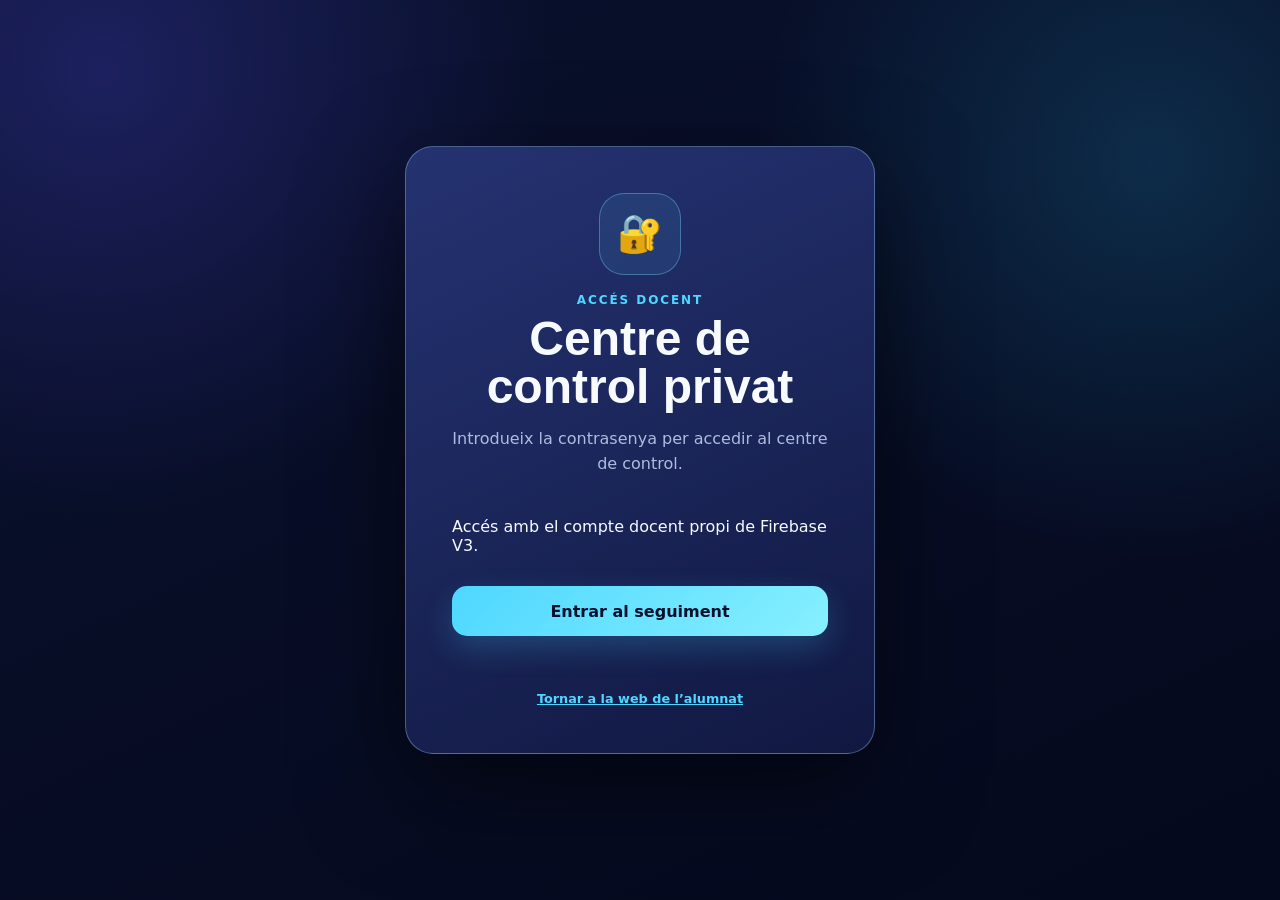
==== seguiment.html @ db0f46ee "Publish isolated R1V3 frontend with dedicated V3 services" ====
<!doctype html>
<html lang="ca">
<head>
  <script src="local-guard.js"></script>
  <script defer src="vendor/mathjax/tex-mml-chtml.js"></script>
  <meta charset="utf-8">
  <meta name="viewport" content="width=device-width, initial-scale=1">
  <meta name="theme-color" content="#0b1230">
  <title>Seguiment · Missió Base</title>
  <link rel="stylesheet" href="styles.css?v=9">
  <link rel="stylesheet" href="seguiment.css?v=12">
  <script>
    window.MathJax = {
      tex: { inlineMath: [['\\(', '\\)'], ['$', '$']], displayMath: [['\\[', '\\]'], ['$$', '$$']], processEscapes: true },
      options: { skipHtmlTags: ['script', 'noscript', 'style', 'textarea', 'pre', 'code'] }
    };
  </script>
  <script defer src="config.js?v=4"></script>
  <script defer src="firebase-config.js?v=2"></script>
  <script defer src="catalog-metadata.js"></script>
  <script defer src="math-check.js"></script>
  <script defer src="local-realtime.js"></script>
  <script defer src="reforc-core.js?v=3"></script>
  <script defer src="data-service.js?v=5"></script>
  <script defer src="math-render.js?v=3"></script>
  <script defer src="battle-service.js?v=3"></script>
  <script defer src="seguiment.js?v=13"></script>
  <script defer src="battle-teacher.js?v=2"></script>
  <script defer src="reforc-teacher.js?v=4"></script>
  <script src="ia-dashboard.js" defer></script>
</head>
<body class="monitor-body theme-space">
  <section id="teacherGate" class="teacher-gate" aria-labelledby="teacherGateTitle">
    <article class="teacher-gate-card">
      <div class="teacher-lock" aria-hidden="true">🔐</div>
      <p class="eyebrow">ACCÉS DOCENT</p>
      <h1 id="teacherGateTitle">Centre de control privat</h1>
      <p>Introdueix la contrasenya per accedir al centre de control.</p>
      <form id="teacherLoginForm">
        <p>Accés amb el compte docent propi de Firebase V3.</p>
        <input id="teacherPassword" type="hidden">
        <button id="teacherSignInButton" class="primary-button" type="submit">Entrar al seguiment</button>
      </form>
      <p id="teacherAuthMessage" class="teacher-auth-message" role="status" aria-live="polite"></p>
      <a href="index.html">Tornar a la web de l’alumnat</a>
    </article>
  </section>

  <main id="monitorApp" class="monitor-shell hidden">
    <header class="monitor-header">
      <a class="brand" href="index.html">
        <span class="brand-mark">👁</span>
        <span><strong>Centre de control</strong><small>Seguiment de Missió Base</small></span>
      </a>
      <div class="monitor-header-actions">
        <span id="firebaseState" class="connection-pill"><i></i> Connectant…</span>
        <a class="teacher-link" href="explicacio.html" target="_blank" rel="noopener">Explicació</a>
        <a class="teacher-link" href="index.html">Web alumnat</a>
        <button id="teacherSignOutButton" class="teacher-link" type="button">Tancar sessió</button>
      </div>
    </header>

    <section id="monitorSetupNotice" class="setup-notice hidden">
      <strong>Mode de configuració.</strong>
      <span>Configura Apps Script o obri <a href="seguiment.html?demo=1">la demostració</a>.</span>
    </section>

    <section class="monitor-summary">
      <article class="summary-stat"><span>Actius ara</span><strong id="activeCount">0</strong><i class="green"></i></article>
      <article class="summary-stat"><span>Treballant</span><strong id="workingCount">0</strong><i class="blue"></i></article>
      <article class="summary-stat"><span>Necessiten ajuda</span><strong id="helpCount">0</strong><i class="amber"></i></article>
      <article class="summary-stat"><span>Fora de pàgina / incidència</span><strong id="focusCount">0</strong><i class="pink"></i></article>
      <article class="class-progress-card">
        <div><span>Objectiu de classe</span><strong id="monitorGoalText">0%</strong></div>
        <div class="progress-track"><span id="monitorGoalBar"></span></div>
      </article>
    </section>

    <section id="readinessCard" class="readiness-card game-card" data-recommendation="INSUFFICIENT_EVIDENCE" aria-labelledby="readinessTitle">
      <div class="readiness-heading">
        <div>
          <p class="eyebrow">LECTURA ACADÈMICA · MISSIÓ ACTIVA</p>
          <h2 id="readinessTitle">Com està la classe?</h2>
          <p id="readinessMission">Esperant dades de la missió.</p>
        </div>
        <strong id="readinessStatus" class="readiness-status" role="status" aria-live="polite">Evidència insuficient</strong>
      </div>
      <p id="readinessExplanation" class="readiness-explanation">La recomanació necessita dades de participació en la sessió.</p>
      <div class="readiness-metrics">
        <div><span>Cobertura d’evidència</span><strong id="readinessCoverage">—</strong></div>
        <div><span>Preparació entre qui té evidència</span><strong id="readinessPrepared">—</strong></div>
        <div><span>Necessiten suport ara</span><strong id="readinessSupport">—</strong></div>
      </div>
      <div class="readiness-footer">
        <p id="readinessPopulation">Participants detectats: — · No actius ara: —</p>
        <div id="readinessSupportWrap" class="readiness-support-wrap hidden"><strong>Atenció prioritària</strong><ul id="readinessSupportList"></ul></div>
      </div>
      <p class="readiness-note">Orientació per al docent. El canvi de missió continua sent una decisió manual.</p>
    </section>

    <section class="mission-unlock-card game-card">
      <div>
        <p class="eyebrow">PROGRÉS DE LA CLASSE</p>
        <h2 id="unlockMissionTitle">Carregant la pròxima missió…</h2>
        <p id="unlockMissionText">El desbloqueig és global i només cal fer-lo una vegada.</p>
      </div>
      <button id="unlockNextMissionButton" class="primary-button" type="button">Desbloquejar missió</button>
    </section>

    <section class="class-command-card game-card" aria-labelledby="classCommandTitle">
      <div class="class-command-heading">
        <div>
          <p class="eyebrow">GUIÓ ÚNIC DE LA CLASSE</p>
          <h2 id="classCommandTitle">Explica una vegada; el sistema diferencia</h2>
          <p id="classCommandStatus">Carregant la missió comuna…</p>
        </div>
        <div class="phase-ladder" aria-label="Dificultat creixent"><span>SUPORT</span><i>→</i><span>BASE</span><i>→</i><span>REPTE</span></div>
      </div>
      <div class="class-command-controls">
        <label>Missió comuna<select id="classMissionSelect"></select></label>
        <label>Nivell general<select id="classMacroLevel"><option value="1">Nivell 1 · Base</option><option value="2">Nivell 2 · Ampliació</option><option value="3">Nivell 3 · Excepcional</option></select></label>
        <button id="projectExplanationButton" class="secondary-button" type="button">📽 Projectar explicació</button>
        <button id="startClassActivityButton" class="primary-button" type="button">▶ Començar activitat</button>
        <button id="forceAdvanceButton" class="danger-button" type="button">Avançar igualment</button>
      </div>
      <p class="class-command-note">L’avanç forçat queda marcat com <code>advanced_by_teacher</code>; no converteix els buits en competències assolides.</p>
    </section>

    <section class="teacher-guide-card game-card" aria-labelledby="teacherGuideTitle">
      <div>
        <p class="eyebrow">AJUDA DOCENT DE LA MISSIÓ</p>
        <h2 id="teacherGuideTitle">Guió ràpid per explicar</h2>
        <p id="teacherGuideObjective">Selecciona una missió comuna.</p>
      </div>
      <div class="teacher-guide-grid">
        <article><strong>Què explicar</strong><p id="teacherGuideScript">—</p></article>
        <article><strong>Exemple de pissarra</strong><p id="teacherGuideExample">—</p></article>
        <article><strong>Errors habituals</strong><p id="teacherGuideErrors">—</p></article>
        <article><strong>Com corregir</strong><p id="teacherGuideCorrections">—</p></article>
        <article><strong>Criteri per avançar</strong><p id="teacherGuideAdvance">—</p></article>
        <article><strong>Relació curricular</strong><p id="teacherGuideCurriculum">Agrupació interna pendent de validació normativa.</p></article>
      </div>
    </section>

    <section class="battle-control-card game-card" aria-labelledby="battleControlTitle">
      <div class="battle-control-heading">
        <div>
          <p class="eyebrow">GOLDEN QUEST</p>
          <h2 id="battleControlTitle">Mode batalla</h2>
          <p id="battleControlHelp">Tria la missió treballada. Entraran marcats els alumnes actius durant els últims 10 minuts.</p>
        </div>
        <button id="battleHistoryButton" class="secondary-button compact" type="button">Historial i insígnies</button>
      </div>
      <div class="battle-launch-controls">
        <label for="battleMissionSelect">Missió de la batalla
          <select id="battleMissionSelect"><option value="">Carregant missions…</option></select>
        </label>
        <button id="prepareDailyBattleButton" class="battle-mode-button daily" type="button"><span>⚡</span><strong>Batalla del dia</strong><small>15 preguntes · 7 minuts</small></button>
        <button id="prepareFinalBattleButton" class="battle-mode-button final" type="button" disabled><span>🏆</span><strong>Final del sector</strong><small>4 × 5 missions · 10 minuts</small></button>
      </div>
      <p id="battleFinalAvailability" class="battle-availability">La batalla final apareix en seleccionar la missió 5 d'un sector.</p>
      <div id="teacherBattleLive" class="teacher-battle-live hidden">
        <div><span id="teacherBattlePhase">PREPARANT</span><h3 id="teacherBattleTitle">Batalla</h3></div>
        <strong id="teacherBattleTimer">07:00</strong>
        <div id="teacherBattleRanking" class="teacher-battle-ranking"></div>
        <div class="teacher-battle-actions">
          <button id="openBattleProjectorButton" class="secondary-button compact projector-button" type="button">Projectar classificació</button>
          <button id="finishBattleButton" class="primary-button compact" type="button">Tancar i guardar ara</button>
          <button id="clearBattleButton" class="danger-button compact" type="button">Cancel·lar partida</button>
        </div>
      </div>
    </section>

    <section id="pendingProposalCard" class="pending-proposal-card game-card hidden">
      <div><strong id="pendingProposalCount">0</strong><span>reptes extra proposats per la IA pendents de revisió</span></div>
      <button id="reviewProposalButton" class="secondary-button" type="button">Revisar proposta</button>
    </section>

    <section id="pendingReviewCard" class="pending-proposal-card game-card hidden">
      <div><strong id="pendingReviewCount">0</strong><span>procediments pendents de revisió docent</span></div>
      <button id="reviewProcedureButton" class="secondary-button" type="button">Revisar procediment</button>
    </section>

    <section id="diagnosticCard" class="diagnostic-entry-card game-card">
      <div>
        <p class="eyebrow">DIAGNÒSTIC D’APRENENTATGE</p>
        <h2><strong id="diagnosticCount">0</strong> blocs analitzats</h2>
        <p id="diagnosticAverage">Encara no hi ha activitats diagnòstiques.</p>
      </div>
      <button id="openDiagnosticButton" class="secondary-button" type="button">Obrir diagnòstic</button>
    </section>

    <section id="assessmentCard" class="assessment-entry-card game-card">
      <div>
        <p class="eyebrow">NOTES I COMPETÈNCIES</p>
        <h2>Avaluació basada en evidències</h2>
        <p>La nota és una proposta matemàtica. L’actitud, l’assistència i l’or de la batalla es mostren a banda.</p>
      </div>
      <button id="openAssessmentButton" class="primary-button" type="button">Obrir avaluació</button>
    </section>

    <section class="monitor-toolbar game-card">
      <div class="search-field">
        <label for="searchInput">Buscar alumne</label>
        <input id="searchInput" type="search" placeholder="Escriu un nom…">
      </div>
      <div class="filter-field">
        <label for="statusFilter">Mostrar</label>
        <select id="statusFilter">
          <option value="ALL">Tots</option>
          <option value="WORKING">Treballant</option>
          <option value="NEEDS_TEACHER">Necessiten ajuda</option>
          <option value="SUBMITTED">Resposta enviada</option>
          <option value="INACTIVE">Inactius</option>
            <option value="DISCONNECTED">Desconnectats</option>
        </select>
      </div>
      <div class="global-assign">
        <label for="globalMissionSelect">Missió per a tota la classe</label>
        <div>
          <select id="globalMissionSelect"><option value="">Carregant missions…</option></select>
          <button id="assignAllButton" class="primary-button compact" type="button">Assignar</button>
        </div>
      </div>
      <button id="globalCommentButton" class="secondary-button" type="button">📣 Comentari global</button>
    </section>

    <section class="students-section">
      <header>
        <div><p class="eyebrow">SESSIÓ EN DIRECTE</p><h1>Alumnat</h1></div>
        <span id="lastUpdateText">Sense dades encara</span>
      </header>
      <div id="studentGrid" class="student-grid"></div>
      <div id="emptyMonitor" class="empty-monitor">
        <span>🛰️</span>
        <h2>Esperant la tripulació</h2>
        <p>Les targetes apareixeran quan l'alumnat entre en una missió.</p>
      </div>
    </section>
  </main>

  <dialog id="assignDialog" class="monitor-dialog">
    <form method="dialog" class="dialog-close-row"><button class="icon-button" aria-label="Tancar">✕</button></form>
    <p class="eyebrow">ASSIGNACIÓ INDIVIDUAL</p>
    <h2 id="assignDialogTitle">Enviar activitat</h2>
    <label for="questionSelect">Activitat</label>
    <select id="questionSelect"></select>
    <div id="questionPreview" class="dialog-preview math-content"></div>
    <button id="confirmAssignButton" class="primary-button" type="button">Enviar com a pròxima activitat</button>
  </dialog>

  <dialog id="proposalDialog" class="monitor-dialog proposal-dialog">
    <form method="dialog" class="dialog-close-row"><button class="icon-button" aria-label="Tancar">✕</button></form>
    <p class="eyebrow">PROPOSTA DE LA IA · PENDENT D'APROVACIÓ</p>
    <h2 id="proposalDialogTitle">Reforç personalitzat</h2>
    <input id="proposalId" type="hidden">
    <label for="proposalQuestion">Pregunta proposada</label>
    <textarea id="proposalQuestion" rows="6"></textarea>
    <div id="proposalMathPreview" class="dialog-preview math-content"></div>
    <div class="proposal-fields">
      <label>Resposta esperada<input id="proposalAnswer" type="text"></label>
      <label>Ruta<select id="proposalRoute"><option>SUPORT</option><option>BASE</option><option>REPTE</option></select></label>
      <label>Mètode<input id="proposalMethod" type="text"></label>
    </div>
    <label for="proposalExplanation">Per què el proposa</label>
    <textarea id="proposalExplanation" rows="2" readonly></textarea>
    <div class="dialog-actions">
      <button id="rejectProposalButton" class="danger-button" type="button">Rebutjar</button>
      <button id="approveProposalButton" class="primary-button" type="button">Aprovar i assignar</button>
    </div>
  </dialog>

  <dialog id="procedureReviewDialog" class="monitor-dialog">
    <form method="dialog" class="dialog-close-row"><button class="icon-button" aria-label="Tancar">✕</button></form>
    <p class="eyebrow">REVISIÓ DOCENT</p>
    <h2 id="procedureReviewTitle">Procediment pendent</h2>
    <input id="procedureReviewId" type="hidden">
    <label>Pregunta</label>
    <div id="procedureReviewQuestion" class="dialog-preview math-content"></div>
    <label>Resposta de l'alumne</label>
    <div id="procedureReviewAnswer" class="dialog-preview math-content"></div>
    <label>Solució model</label>
    <div id="procedureReviewModel" class="dialog-preview math-content"></div>
    <label>Resultat determinista, proposta IA, evidències i historial</label>
    <pre id="procedureReviewIA" style="white-space:pre-wrap;overflow-wrap:anywhere;max-height:320px;overflow:auto"></pre>
    <label for="procedureReviewComment">Comentari docent opcional</label>
    <textarea id="procedureReviewComment" rows="2"></textarea>
    <div class="dialog-actions review-actions">
      <button id="markIncorrectButton" class="danger-button" type="button">Incorrecte</button>
      <button id="markPartialButton" class="secondary-button" type="button">Parcial</button>
      <button id="markCorrectButton" class="primary-button" type="button">Correcte</button>
      <button id="acceptIAButton" class="secondary-button" type="button">Acceptar proposta IA</button>
      <button id="annulIAButton" class="secondary-button" type="button">Anul·lar valoració</button>
    </div>
  </dialog>

  <dialog id="commentDialog" class="monitor-dialog">
    <form method="dialog" class="dialog-close-row"><button class="icon-button" aria-label="Tancar">✕</button></form>
    <p class="eyebrow">MISSATGE EN DIRECTE</p>
    <h2 id="commentDialogTitle">Enviar comentari</h2>
    <textarea id="commentText" rows="4" maxlength="2000" placeholder="Escriu un missatge breu i concret…"></textarea>
    <button id="sendCommentButton" class="primary-button" type="button">Enviar ara</button>
  </dialog>

  <dialog id="diagnosticDialog" class="monitor-dialog diagnostic-dialog">
    <form method="dialog" class="dialog-close-row"><button class="icon-button" aria-label="Tancar">✕</button></form>
    <div class="diagnostic-heading">
      <div><p class="eyebrow">DIAGNÒSTIC IA + CORRECCIÓ LOCAL</p><h2>Com està aprenent la classe?</h2></div>
      <label for="diagnosticRange">Període
        <select id="diagnosticRange"><option value="7">7 dies</option><option value="31" selected>31 dies</option><option value="90">90 dies</option></select>
      </label>
    </div>
    <div class="diagnostic-stats">
      <article><span>Blocs</span><strong id="diagnosticTotalBlocks">0</strong></article>
      <article><span>Mitjana</span><strong id="diagnosticMeanScore">—</strong></article>
      <article><span>Reforços pendents</span><strong id="diagnosticReinforcementCount">0</strong></article>
    </div>
    <section class="diagnostic-section">
      <h3>Dificultats de la classe</h3>
      <div class="diagnostic-table-wrap"><table class="diagnostic-table"><thead><tr><th>Dificultat</th><th>Alumnes</th><th>Vegades</th><th>Confiança</th></tr></thead><tbody id="diagnosticClassBody"></tbody></table></div>
    </section>
    <section class="diagnostic-section">
      <div class="diagnostic-student-heading"><h3>Informe individual</h3><select id="diagnosticStudentSelect" aria-label="Selecciona un alumne"><option value="">Tria un alumne</option></select></div>
      <div id="diagnosticStudentDetail" class="diagnostic-student-detail"><p>Selecciona un alumne per veure la seua evolució.</p></div>
    </section>
  </dialog>

  <dialog id="battleSetupDialog" class="monitor-dialog battle-setup-dialog">
    <form method="dialog" class="dialog-close-row"><button class="icon-button" aria-label="Tancar">✕</button></form>
    <p class="eyebrow">PREPARAR GOLDEN QUEST</p>
    <h2 id="battleSetupTitle">Batalla del dia</h2>
    <p id="battleSetupDescription">Revisa els participants abans de llançar-la.</p>
    <div class="battle-select-row"><button id="selectAllActiveButton" class="secondary-button compact" type="button">Marcar actius</button><span id="battleSelectedCount">0 seleccionats</span></div>
    <div id="battleParticipantList" class="battle-participant-list"></div>
    <button id="launchBattleButton" class="primary-button" type="button">Llançar compte arrere</button>
  </dialog>

  <dialog id="battleHistoryDialog" class="monitor-dialog battle-history-dialog">
    <form method="dialog" class="dialog-close-row"><button class="icon-button" aria-label="Tancar">✕</button></form>
    <p class="eyebrow">SEGUIMENT DE RECOMPENSES</p>
    <h2>Insígnies per setmana i mes</h2>
    <div class="battle-history-table-wrap">
      <table class="battle-history-table"><thead><tr><th>Alumne</th><th>7 dies</th><th>31 dies</th><th>Total</th><th>Batalles</th></tr></thead><tbody id="battleHistoryBody"></tbody></table>
    </div>
  </dialog>

  <dialog id="assessmentDialog" class="monitor-dialog assessment-dialog">
    <form method="dialog" class="dialog-close-row"><button class="icon-button" aria-label="Tancar">✕</button></form>
    <div class="assessment-heading">
      <div><p class="eyebrow">AVALUACIÓ CURRICULAR</p><h2>Nota, competències i informe</h2></div>
      <div class="assessment-selectors">
        <label>Alumne<select id="assessmentStudent"><option value="">Tria un alumne</option></select></label>
        <label>Període<select id="assessmentPeriod"><option value="AVALUACIO">Avaluació actual</option><option value="30_DIES">Últims 30 dies</option><option value="CURS">Tot el curs</option></select></label>
      </div>
    </div>
    <div id="assessmentEmpty" class="assessment-empty">Selecciona un alumne per calcular les evidències.</div>
    <div id="assessmentContent" class="hidden">
      <section class="grade-hero"><div><span>Índex de progrés provisional</span><strong id="suggestedGrade">—</strong><small>Pendent de validació docent</small></div><p id="assessmentEvidence">0 evidències matemàtiques</p></section>
      <div id="competencyGrid" class="competency-grid"></div>
      <aside id="reportRecommendation" class="report-recommendation hidden"><strong>💡 Informe recomanat</strong><p id="reportRecommendationText"></p><div><button id="dismissReportRecommendation" class="secondary-button compact" type="button">Ara no</button><button id="generateRecommendedReport" class="primary-button compact" type="button">Generar informe</button></div></aside>
      <section class="report-actions"><div><h3>Informe amb IA</h3><p>Només es genera quan prems el botó. S’envia un resum pseudonimitzat, no el nom.</p></div><button id="generateReportButton" class="primary-button" type="button">Generar informe amb IA</button></section>
      <article id="generatedReport" class="generated-report hidden"></article>
      <section><h3>Historial d’informes</h3><div id="reportHistory" class="report-history"><p>Sense informes encara.</p></div></section>
    </div>
  </dialog>

  <div id="monitorLoading" class="loading-overlay hidden"><div class="loader-ship">🛰️</div><strong id="monitorLoadingText">Preparant…</strong></div>
  <div id="toastRegion" class="toast-region" aria-live="polite"></div>
</body>
</html>
---- styles.css ----
:root {
  color-scheme: dark;
  --font-body: "Nunito", system-ui, -apple-system, BlinkMacSystemFont, "Segoe UI", sans-serif;
  --font-display: "Space Grotesk", "Nunito", sans-serif;
  --bg: #09112d;
  --bg-deep: #05091d;
  --panel: rgba(18, 28, 70, 0.91);
  --panel-soft: rgba(30, 44, 94, 0.72);
  --panel-solid: #151f4f;
  --stroke: rgba(166, 211, 255, 0.19);
  --stroke-strong: rgba(166, 211, 255, 0.36);
  --text: #f7fbff;
  --muted: #aebce0;
  --primary: #6f7cff;
  --primary-2: #4ed7ff;
  --accent: #ffcc66;
  --good: #4ee19b;
  --warning: #ffb65c;
  --danger: #ff6f91;
  --shadow: 0 28px 70px rgba(1, 6, 28, 0.46);
  --radius-xl: 28px;
  --radius-lg: 21px;
  --radius-md: 15px;
  --safe-bottom: env(safe-area-inset-bottom, 0px);
}

* { box-sizing: border-box; }

html { min-height: 100%; }

body {
  min-height: 100vh;
  margin: 0;
  overflow-x: hidden;
  background:
    radial-gradient(circle at 8% 8%, rgba(94, 83, 255, 0.24), transparent 28rem),
    radial-gradient(circle at 90% 18%, rgba(44, 204, 255, 0.16), transparent 25rem),
    linear-gradient(155deg, var(--bg) 0%, var(--bg-deep) 100%);
  color: var(--text);
  font-family: var(--font-body);
  transition: background 500ms ease;
}

body.theme-city {
  --bg: #10273a;
  --bg-deep: #071924;
  --panel: rgba(17, 51, 64, 0.92);
  --panel-soft: rgba(36, 79, 83, 0.72);
  --stroke: rgba(144, 244, 211, 0.20);
  --stroke-strong: rgba(144, 244, 211, 0.38);
  --primary: #10b981;
  --primary-2: #4de3c1;
  --accent: #ffd166;
}

body.theme-expedition {
  --bg: #173420;
  --bg-deep: #0a1e18;
  --panel: rgba(31, 62, 48, 0.93);
  --panel-soft: rgba(59, 92, 63, 0.70);
  --stroke: rgba(255, 226, 151, 0.19);
  --stroke-strong: rgba(255, 226, 151, 0.38);
  --primary: #e7793f;
  --primary-2: #ffc45c;
  --accent: #ffe29a;
}

/* Cada trimestre conserva el seu món, però cada sector canvia els accents. */
body[data-sector-visual="orbital"] { --primary: #6f7cff; --primary-2: #4ed7ff; }
body[data-sector-visual="moon"] { --primary: #9ca9d9; --primary-2: #eef3ff; --accent: #ffd983; }
body[data-sector-visual="nebula"] { --primary: #b66cff; --primary-2: #ff7edb; --accent: #82f6ff; }
body[data-sector-visual="fraction"] { --primary: #3f8cff; --primary-2: #66f0df; --accent: #ffd05d; }
body[data-sector-visual="power"] { --primary: #ff8a45; --primary-2: #ffe66d; --accent: #fff3b0; }
body[data-sector-visual="algebra"] { --primary: #19c69a; --primary-2: #67f5d0; }
body[data-sector-visual="metro"] { --primary: #1fb6d5; --primary-2: #78f0ff; --accent: #ffd166; }
body[data-sector-visual="market"] { --primary: #60c45b; --primary-2: #b6ef72; --accent: #ffe08a; }
body[data-sector-visual="percent"] { --primary: #f28d35; --primary-2: #ffd166; --accent: #fff0a8; }
body[data-sector-visual="factory"] { --primary: #8392a5; --primary-2: #50e3c2; --accent: #ffca57; }
body[data-sector-visual="jungle"] { --primary: #3fbf71; --primary-2: #9bea72; --accent: #ffe08a; }
body[data-sector-visual="canyon"] { --primary: #e5793f; --primary-2: #ffc05c; --accent: #ffe3a3; }
body[data-sector-visual="temple"] { --primary: #c58a47; --primary-2: #f3d182; --accent: #fff0b5; }
body[data-sector-visual="islands"] { --primary: #2eb8a6; --primary-2: #74e7da; --accent: #ffd670; }
body[data-sector-visual="treasure"] { --primary: #d49331; --primary-2: #ffd45e; --accent: #fff3aa; }

button, select, textarea, input { font: inherit; }
button, a { -webkit-tap-highlight-color: transparent; }
a { color: inherit; }
button:focus-visible, select:focus-visible, textarea:focus-visible, input:focus-visible, a:focus-visible {
  outline: 3px solid var(--accent);
  outline-offset: 3px;
}

.hidden { display: none !important; }
.world { position: fixed; inset: 0; z-index: -1; overflow: hidden; pointer-events: none; }
.world::before {
  content: "";
  position: absolute;
  inset: 0;
  opacity: .38;
  background-image:
    radial-gradient(circle, white 0 1px, transparent 1.5px),
    radial-gradient(circle, rgba(126, 210, 255, .8) 0 1px, transparent 1.5px);
  background-position: 0 0, 38px 54px;
  background-size: 92px 92px, 137px 137px;
  mask-image: linear-gradient(to bottom, black, transparent 82%);
}

.theme-city .world::before {
  opacity: .18;
  background-image: linear-gradient(rgba(137, 255, 219, .3) 1px, transparent 1px), linear-gradient(90deg, rgba(137, 255, 219, .3) 1px, transparent 1px);
  background-size: 44px 44px;
}

.theme-expedition .world::before {
  opacity: .22;
  background-image: radial-gradient(circle, #ffe19a 0 1px, transparent 1.6px);
  background-size: 70px 70px;
}

.star { position: absolute; width: 4px; height: 4px; border-radius: 50%; background: #fff; box-shadow: 0 0 12px #fff; animation: twinkle 3.2s ease-in-out infinite; }
.star-a { top: 17%; left: 19%; }
.star-b { top: 31%; right: 16%; animation-delay: -1.1s; }
.star-c { top: 72%; left: 8%; animation-delay: -2.1s; }
.planet { position: absolute; border-radius: 50%; filter: blur(.2px); opacity: .48; }
.planet-a { width: 240px; height: 240px; right: -95px; top: 14%; background: radial-gradient(circle at 35% 30%, #78e5ff, #5d55ee 55%, #25245e 72%); box-shadow: 0 0 80px rgba(79, 193, 255, .22); }
.planet-a::after { content: ""; position: absolute; width: 130%; height: 28%; left: -15%; top: 43%; border: 9px solid rgba(198, 230, 255, .5); border-radius: 50%; transform: rotate(-14deg); }
.planet-b { width: 82px; height: 82px; left: 4%; bottom: 13%; background: linear-gradient(145deg, #ffc76a, #ff735d); }
.cloud { display: none; }

.theme-city .planet-a { border-radius: 18px 18px 0 0; width: 200px; height: 330px; right: -40px; bottom: 0; top: auto; background: repeating-linear-gradient(90deg, transparent 0 25px, rgba(59, 239, 194, .12) 25px 34px), linear-gradient(#214e5d, #0f2c3a); box-shadow: none; }
.theme-city .planet-a::after { border: 0; width: 140%; height: 30%; left: -40%; top: auto; bottom: 0; border-radius: 0; background: linear-gradient(90deg, #173d4b, #286d6d); }
.theme-city .planet-b { border-radius: 12px 12px 0 0; width: 140px; height: 220px; left: 2%; bottom: 0; background: linear-gradient(#225368, #173745); }

.theme-expedition .planet { display: none; }
.theme-expedition .cloud { display: block; position: absolute; width: 360px; height: 150px; border-radius: 50%; filter: blur(26px); opacity: .18; background: #f9d891; }
.theme-expedition .cloud-a { top: 10%; right: -100px; }
.theme-expedition .cloud-b { bottom: 10%; left: -100px; }

.app-shell { width: min(1500px, 100%); min-height: 100vh; margin: 0 auto; padding: 20px clamp(16px, 3vw, 42px) calc(32px + var(--safe-bottom)); }
.topbar { min-height: 66px; display: flex; align-items: center; justify-content: space-between; gap: 20px; margin-bottom: 24px; }
.brand { display: inline-flex; align-items: center; gap: 12px; text-decoration: none; }
.brand-mark { width: 54px; height: 54px; display: grid; place-items: center; color: var(--primary-2); border: 1px solid var(--stroke-strong); border-radius: 18px; background: rgba(255,255,255,.07); box-shadow: inset 0 0 24px rgba(93, 185, 255, .13); }
.brand-mark svg { width: 40px; height: 40px; overflow: visible; }
.brand strong { display: block; font: 700 1.35rem/1 var(--font-display); letter-spacing: -.03em; }
.brand small { display: block; color: var(--muted); margin-top: 5px; font-weight: 700; }
.top-actions { display: flex; align-items: center; gap: 10px; }
.teacher-link, .icon-button, .mini-button, .back-button { border: 1px solid var(--stroke); color: var(--text); background: rgba(255,255,255,.055); text-decoration: none; border-radius: 13px; font-weight: 800; cursor: pointer; transition: transform .2s ease, background .2s ease, border-color .2s ease; }
.teacher-link { padding: 10px 14px; }
.icon-button { width: 43px; height: 43px; }
.mini-button { padding: 8px 11px; font-size: .82rem; margin-left: auto; }
.back-button { padding: 9px 13px; }
.teacher-link:hover, .icon-button:hover, .mini-button:hover, .back-button:hover { transform: translateY(-2px); background: rgba(255,255,255,.11); border-color: var(--stroke-strong); }

.setup-notice { display: flex; align-items: center; justify-content: center; flex-wrap: wrap; gap: 7px 14px; padding: 12px 18px; margin: -8px 0 18px; border: 1px solid rgba(255, 201, 102, .42); border-radius: 14px; background: rgba(96, 65, 17, .64); color: #fff1cf; }
.setup-notice a { font-weight: 900; }
.screen { min-height: calc(100vh - 126px); }
.game-card { border: 1px solid var(--stroke); background: linear-gradient(150deg, rgba(255,255,255,.055), transparent 32%), var(--panel); box-shadow: var(--shadow); backdrop-filter: blur(18px); }

.login-screen { display: grid; grid-template-columns: minmax(320px, 560px) minmax(340px, 1fr); gap: clamp(28px, 7vw, 110px); align-items: center; padding: 2vh 4vw 8vh; }
.login-card { position: relative; padding: clamp(28px, 5vw, 54px); border-radius: var(--radius-xl); overflow: hidden; }
.login-card::before { content: ""; position: absolute; width: 220px; height: 220px; right: -90px; top: -90px; border: 1px solid var(--stroke-strong); border-radius: 50%; box-shadow: 0 0 0 35px rgba(255,255,255,.02), 0 0 0 70px rgba(255,255,255,.015); }
.mission-patch { position: relative; width: 82px; height: 82px; display: grid; place-items: center; margin-bottom: 26px; border-radius: 25px; background: linear-gradient(145deg, var(--primary), #2d3d9a); box-shadow: 0 15px 30px rgba(13, 25, 84, .35); }
.patch-ring { position: absolute; inset: 8px; border: 1px dashed rgba(255,255,255,.55); border-radius: 20px; animation: slow-spin 18s linear infinite; }
.patch-icon { font-size: 2.35rem; transform: rotate(-7deg); }
.eyebrow { margin: 0 0 8px; color: var(--primary-2); font-size: .75rem; font-weight: 900; letter-spacing: .16em; text-transform: uppercase; }
.login-card h1 { max-width: 430px; margin: 0; font: 700 clamp(2.3rem, 5.4vw, 4.6rem)/.96 var(--font-display); letter-spacing: -.065em; }
.login-copy { max-width: 430px; color: var(--muted); font-size: 1.08rem; line-height: 1.55; }
.login-form { display: grid; gap: 11px; margin-top: 28px; }
.login-form label { font-weight: 900; font-size: .92rem; }
.select-wrap { position: relative; }
.select-wrap::after { content: "⌄"; position: absolute; right: 17px; top: 50%; transform: translateY(-55%); pointer-events: none; color: var(--primary-2); font-size: 1.4rem; }
select, textarea, input { width: 100%; border: 1px solid var(--stroke-strong); color: var(--text); background: rgba(5, 11, 35, .58); border-radius: var(--radius-md); }
select { min-height: 54px; padding: 0 48px 0 16px; appearance: none; font-weight: 800; }
select option { color: #111a45; background: white; }
.primary-button, .secondary-button, .danger-button { min-height: 50px; display: inline-flex; align-items: center; justify-content: center; gap: 12px; border: 0; border-radius: var(--radius-md); padding: 0 19px; font-weight: 900; cursor: pointer; transition: transform .18s ease, filter .18s ease, box-shadow .18s ease; }
.primary-button { color: #08102c; background: linear-gradient(135deg, var(--primary-2), #87f0ff); box-shadow: 0 12px 30px rgba(64, 208, 255, .21); }
.primary-button:hover:not(:disabled), .secondary-button:hover:not(:disabled), .danger-button:hover:not(:disabled) { transform: translateY(-2px); filter: brightness(1.08); }
.primary-button:active:not(:disabled), .secondary-button:active:not(:disabled), .danger-button:active:not(:disabled) { transform: translateY(0); }
.primary-button:disabled, .secondary-button:disabled { opacity: .45; cursor: not-allowed; box-shadow: none; }
.primary-button.compact { min-height: 43px; padding-inline: 17px; }
.secondary-button { color: var(--text); border: 1px solid var(--stroke-strong); background: rgba(255,255,255,.075); }
.danger-button { color: white; background: #a93a5c; }
.login-form .primary-button { margin-top: 5px; min-height: 58px; }
.login-status { display: flex; gap: 9px; align-items: center; margin-top: 19px; color: var(--muted); font-size: .86rem; }
.status-dot { width: 9px; height: 9px; border-radius: 50%; background: var(--warning); box-shadow: 0 0 14px currentColor; }
.status-dot.online { background: var(--good); }
.status-dot.error { background: var(--danger); }

.launch-visual { position: relative; min-height: min(620px, 70vh); display: grid; place-items: center; }
.launch-visual::before { content: ""; position: absolute; width: min(36vw, 500px); height: min(36vw, 500px); border-radius: 50%; background: radial-gradient(circle, rgba(85, 215, 255, .18), rgba(84, 83, 238, .08) 45%, transparent 67%); filter: blur(6px); }
.launch-orbit { position: absolute; border: 1px solid rgba(151, 219, 255, .25); border-radius: 50%; transform: rotate(-18deg); }
.orbit-one { width: min(36vw, 480px); height: min(18vw, 240px); }
.orbit-two { width: min(27vw, 360px); height: min(13vw, 170px); transform: rotate(38deg); }
.mascot { position: relative; z-index: 2; width: 170px; height: 210px; display: flex; align-items: center; flex-direction: column; filter: drop-shadow(0 28px 25px rgba(0,0,0,.35)); }
.mascot-antenna { width: 9px; height: 34px; background: #becaff; border-radius: 8px; position: relative; }
.mascot-antenna::before { content: ""; position: absolute; width: 19px; height: 19px; border-radius: 50%; left: -5px; top: -8px; background: var(--accent); box-shadow: 0 0 22px var(--accent); }
.mascot-face { width: 132px; height: 91px; display: flex; align-items: center; justify-content: center; gap: 27px; border: 10px solid #dce4ff; border-radius: 45px 45px 35px 35px; background: #1a2456; box-shadow: inset 0 0 26px rgba(78,215,255,.2); }
.mascot-face i { width: 15px; height: 20px; border-radius: 50%; background: var(--primary-2); box-shadow: 0 0 14px var(--primary-2); }
.mascot-face b { position: absolute; top: 84px; width: 32px; height: 12px; border-bottom: 4px solid var(--accent); border-radius: 50%; }
.mascot-body { width: 116px; height: 93px; display: grid; place-items: center; margin-top: 3px; border-radius: 25px 25px 40px 40px; color: #263167; background: linear-gradient(#f7f9ff, #aebcff); font: 900 2.4rem var(--font-display); }
.mascot-float { animation: mascot-float 4.2s ease-in-out infinite; }
.launch-platform { position: absolute; bottom: 12%; width: min(25vw, 350px); height: 42px; border-radius: 50%; background: radial-gradient(ellipse, rgba(90, 228, 255, .45), rgba(96, 83, 255, .12) 58%, transparent 72%); filter: blur(3px); }
.launch-visual > p { position: absolute; bottom: 2%; display: flex; flex-direction: column; align-items: center; gap: 3px; color: var(--muted); letter-spacing: .08em; }
.launch-visual > p strong { color: var(--primary-2); font-size: .78rem; }
.launch-visual > p span { font-size: .82rem; }

.mission-screen { display: grid; grid-template-columns: 315px minmax(0, 1fr); gap: 22px; align-items: start; }
.player-panel, .journey-panel, .exercise-card { border-radius: var(--radius-xl); }
.player-panel { position: sticky; top: 18px; padding: 22px; }
.player-heading { display: flex; align-items: center; gap: 13px; padding-bottom: 20px; border-bottom: 1px solid var(--stroke); }
.player-avatar { width: 56px; height: 56px; flex: 0 0 56px; padding: 0; border: 2px solid rgba(255,255,255,.28); border-radius: 19px; background-color: #24316c; cursor: pointer; box-shadow: 0 8px 18px rgba(0,0,0,.25); }
.avatar-sprite { background-repeat: no-repeat; background-size: cover; background-position: center; }
.avatar-sprite.avatar-locked { display: grid; place-items: center; background-image: none; background-color: #202b61; color: #8feaff; font: 900 1.8rem/1 var(--font-display); text-shadow: 0 0 18px rgba(78, 215, 255, .75); }
.avatar-01 { background-image: url("IMG/avatar-01.png"); }
.avatar-02 { background-image: url("IMG/avatar-02.png"); }
.avatar-03 { background-image: url("IMG/avatar-03.png"); }
.avatar-04 { background-image: url("IMG/avatar-04.png"); }
.avatar-05 { background-image: url("IMG/avatar-05.png"); }
.avatar-06 { background-image: url("IMG/avatar-06.png"); }
.avatar-07 { background-image: url("IMG/avatar-07.png"); }
.avatar-08 { background-image: url("IMG/avatar-08.png"); }
.avatar-09 { background-image: url("IMG/avatar-09.png"); }
.avatar-10 { background-image: url("IMG/avatar-10.png"); }
.avatar-11 { background-image: url("IMG/avatar-11.png"); }
.avatar-12 { background-image: url("IMG/avatar-12.png"); }
.avatar-13 { background-image: url("IMG/avatar-13.png"); }
.avatar-14 { background-image: url("IMG/avatar-14.png"); }
.avatar-15 { background-image: url("IMG/avatar-15.png"); }
.player-heading h2 { margin: 2px 0 0; font: 700 1.18rem var(--font-display); }
.player-heading .eyebrow { margin: 0; }
.stats-grid { display: grid; grid-template-columns: 1fr 1fr; gap: 10px; margin: 18px 0; }
.stat-box { padding: 13px; border: 1px solid var(--stroke); border-radius: var(--radius-md); background: rgba(255,255,255,.045); }
.stat-box span { display: block; color: var(--muted); font-size: .78rem; font-weight: 800; }
.stat-box strong { display: block; margin-top: 4px; font: 700 1.5rem var(--font-display); }
.progress-block { margin: 21px 0; }
.progress-label { display: flex; justify-content: space-between; gap: 10px; margin-bottom: 8px; color: var(--muted); font-size: .82rem; font-weight: 800; }
.progress-label strong { color: var(--text); }
.progress-track, .goal-beam { height: 11px; overflow: hidden; border-radius: 20px; background: rgba(0,0,0,.25); box-shadow: inset 0 1px 4px rgba(0,0,0,.38); }
.progress-track span, .goal-beam span { display: block; width: 0; height: 100%; border-radius: inherit; background: linear-gradient(90deg, var(--primary), var(--primary-2)); box-shadow: 0 0 15px rgba(78, 215, 255, .5); transition: width .6s cubic-bezier(.2,.8,.2,1); }
.badge-shelf, .class-goal { padding-top: 18px; border-top: 1px solid var(--stroke); }
.panel-title { display: flex; justify-content: space-between; align-items: center; gap: 12px; }
.panel-title h3 { margin: 0; font-size: .9rem; }
.panel-title > span { min-width: 26px; padding: 3px 7px; border-radius: 20px; color: var(--primary-2); background: rgba(78,215,255,.09); text-align: center; font-size: .74rem; font-weight: 900; }
.badge-list { min-height: 52px; display: flex; flex-wrap: wrap; gap: 9px; align-items: center; margin: 13px 0 20px; }
.badge-chip { position: relative; width: 48px; height: 48px; display: grid; place-items: center; border: 1px solid var(--stroke-strong); border-radius: 50%; background-color: rgba(255,255,255,.065); font-size: 1.42rem; cursor: help; }
.badge-image { background-position: center; background-repeat: no-repeat; background-size: cover; }
.badge-primer-pas { background-image: url("IMG/insignies/primer-pas.png"); }
.badge-ajuda-bona { background-image: url("IMG/insignies/ajuda-bona.png"); }
.badge-pas-a-pas { background-image: url("IMG/insignies/pas-a-pas.png"); }
.badge-no-rendir { background-image: url("IMG/insignies/no-rendir.png"); }
.badge-ratxa-3 { background-image: url("IMG/insignies/ratxa-3.png"); }
.badge-missio-completa { background-image: url("IMG/insignies/missio-completa.png"); }
.badge-repte-extra { background-image: url("IMG/insignies/repte-extra.png"); }
.badge-arena { background-image: url("IMG/insignies/arena.png"); }
.badge-sorpresa-arena { background-image: url("IMG/insignies/sorpresa-arena.png"); }
.badge-repeat-count,.profile-badge-count{position:absolute;right:-5px;top:-5px;display:grid;place-items:center;min-width:22px;height:22px;padding:0 4px;border:2px solid #17204f;border-radius:50px;color:#251505;background:#ffd166;font:900 .66rem Nunito,sans-serif;box-shadow:0 4px 10px rgba(0,0,0,.35)}
.empty-mini { color: var(--muted); font-size: .78rem; }
.class-goal { margin-top: 2px; }
.goal-visual { display: grid; grid-template-columns: 50px 1fr; align-items: center; gap: 9px; margin-top: 13px; }
.goal-core { width: 50px; height: 50px; display: grid; place-items: center; border: 3px solid rgba(255,255,255,.15); border-radius: 50%; background: radial-gradient(circle, var(--accent), #ff8057); box-shadow: 0 0 20px rgba(255, 194, 87, .3); }
.goal-core span { color: #261812; font-size: .67rem; font-weight: 900; }
.class-goal p { margin: 10px 0 0; color: var(--muted); font-size: .76rem; line-height: 1.35; }

.journey-panel { min-height: calc(100vh - 132px); padding: clamp(20px, 3vw, 34px); overflow: hidden; }
.journey-header { display: flex; justify-content: space-between; gap: 28px; align-items: flex-start; }
.journey-header h1 { margin: 0; font: 700 clamp(2rem, 4vw, 3.7rem)/1 var(--font-display); letter-spacing: -.055em; }
.journey-header p:not(.eyebrow) { max-width: 620px; margin: 11px 0 0; color: var(--muted); }
.route-legend { display: flex; flex-wrap: wrap; justify-content: flex-end; gap: 10px 14px; color: var(--muted); font-size: .72rem; font-weight: 800; }
.route-legend span { display: inline-flex; align-items: center; gap: 5px; }
.route-legend i { width: 9px; height: 9px; border-radius: 50%; }
.route-legend .done { background: var(--good); }
.route-legend .current { background: var(--primary-2); box-shadow: 0 0 9px var(--primary-2); }
.route-legend .locked { background: #657094; }
.mission-map { position: relative; min-height: 430px; margin: 28px -10px 20px; padding: 28px clamp(18px, 4vw, 65px); }
.mission-map::before { content: ""; position: absolute; left: 9%; right: 9%; top: 49%; height: 5px; border-radius: 10px; background: repeating-linear-gradient(90deg, rgba(123, 175, 255, .24) 0 13px, transparent 13px 25px); transform: rotate(-5deg); }
.mission-node { --node-y: 0px; position: absolute; left: var(--node-x); top: calc(50% + var(--node-y)); width: 118px; transform: translate(-50%, -50%); border: 0; background: none; color: inherit; cursor: pointer; text-align: center; }
.node-orb { position: relative; width: 78px; height: 78px; display: grid; place-items: center; margin: 0 auto 10px; border: 2px solid var(--stroke-strong); border-radius: 50%; color: #dbe3ff; background: linear-gradient(145deg, #29366f, #18214e); box-shadow: 0 13px 24px rgba(0,0,0,.25); font-size: 1.7rem; transition: transform .25s ease, box-shadow .25s ease; }
.mission-node:hover:not(:disabled) .node-orb { transform: scale(1.08) translateY(-3px); }
.mission-node strong { display: block; font-size: .79rem; line-height: 1.12; }
.mission-node small { display: block; margin-top: 4px; color: var(--muted); font-size: .68rem; }
.mission-node.progress-completed .node-orb { color: #fff0c9; border-color: rgba(255, 217, 131, .55); background: linear-gradient(145deg, #5d5278, #39345d); }
.mission-node.progress-mastered .node-orb { color: #0e3a2d; border-color: rgba(78,225,155,.6); background: linear-gradient(145deg, #88f5c4, #3bd492); }
.mission-node.current .node-orb { color: #081c31; border-color: #c6f5ff; background: linear-gradient(145deg, #c4f8ff, var(--primary-2)); box-shadow: 0 0 0 10px rgba(78,215,255,.08), 0 0 30px rgba(78,215,255,.48); animation: current-pulse 2.2s ease-in-out infinite; }
.mission-node.current::after { content: "ARA"; display: inline-block; margin-top: 7px; padding: 3px 7px; border-radius: 20px; color: #071b2b; background: var(--accent); font-size: .58rem; font-weight: 900; letter-spacing: .09em; }
.mission-node.locked { cursor: not-allowed; opacity: .52; }
.mission-node.locked .node-orb { filter: grayscale(.65); }
.map-avatar { position: absolute; z-index: 3; left: var(--avatar-x); top: calc(50% + var(--avatar-y)); width: 48px; height: 48px; display: block; transform: translate(-50%, -130%); border: 3px solid white; border-radius: 50%; background-color: #26326c; box-shadow: 0 9px 20px rgba(0,0,0,.35); animation: avatar-hop 2.4s ease-in-out infinite; transition: left .7s ease, top .7s ease; }
.current-mission-summary { display: grid; grid-template-columns: auto 1fr auto; align-items: center; gap: 17px; padding: 18px 20px; border: 1px solid var(--stroke); border-radius: var(--radius-lg); background: rgba(255,255,255,.05); }
.summary-icon { width: 57px; height: 57px; display: grid; place-items: center; border-radius: 18px; background: rgba(78,215,255,.1); font-size: 1.8rem; }
.current-mission-summary h2 { margin: 0; font: 700 1.15rem var(--font-display); }
.current-mission-summary p:not(.eyebrow) { margin: 5px 0 0; color: var(--muted); font-size: .82rem; }
.current-mission-summary .eyebrow { margin: 0 0 3px; }

.exercise-screen { display: grid; place-items: start center; padding: 1vh 0 5vh; }
.diagnostic-screen { display: grid; place-items: start center; padding: 2vh 0 5vh; }
.diagnostic-card { width: min(720px, 100%); padding: clamp(24px, 5vw, 46px); border-radius: var(--radius-lg); }
.diagnostic-card h1 { margin: 0 0 8px; font: 700 clamp(1.65rem, 4vw, 2.25rem) var(--font-display); }
.diagnostic-card > p:not(.eyebrow) { color: var(--muted); }
.diagnostic-progress { margin: 28px 0 10px; color: var(--primary-2) !important; font-weight: 900; }
.diagnostic-card .question-content { min-height: 90px; padding: 14px 0 24px; }
.diagnostic-form { display: grid; gap: 11px; }
.diagnostic-form label { font-weight: 900; }
.diagnostic-form input { width: 100%; min-height: 54px; padding: 12px 15px; border: 1px solid var(--stroke-strong); border-radius: var(--radius-md); background: rgba(4,11,38,.45); color: #fff; font: inherit; }
.diagnostic-form .primary-button { justify-self: start; margin-top: 7px; }
.diagnostic-hint { margin: 0 0 20px; padding: 13px 15px; border: 1px solid rgba(255,203,102,.42); border-radius: var(--radius-md); background: rgba(255,203,102,.1); }
.diagnostic-message { margin-top: 22px; color: var(--accent) !important; }
.exercise-card { width: min(900px, 100%); overflow: hidden; }
.exercise-header { display: grid; grid-template-columns: 1fr auto 1fr; align-items: center; gap: 15px; min-height: 72px; padding: 12px 20px; border-bottom: 1px solid var(--stroke); background: rgba(255,255,255,.035); }
.exercise-meta { text-align: center; }
.exercise-meta span { display: block; color: var(--primary-2); font-size: .66rem; font-weight: 900; letter-spacing: .13em; }
.exercise-meta strong { display: block; margin-top: 3px; font-size: .84rem; }
.help-counter { justify-self: end; min-width: 46px; padding: 8px 11px; border-radius: 13px; background: rgba(255, 203, 102, .10); color: var(--accent); font-weight: 900; }
.exercise-body { padding: clamp(22px, 5vw, 48px); }
.question-zone { min-height: 150px; padding-bottom: 28px; border-bottom: 1px solid var(--stroke); }
.question-content { font-size: clamp(1.18rem, 2.5vw, 1.65rem); line-height: 1.55; }
.question-content p:first-child { margin-top: 0; }
.math-content mjx-container { overflow-x: auto; overflow-y: hidden; max-width: 100%; padding: 4px 0; }
.answer-zone { margin-top: 27px; }
.answer-zone > label { display: block; margin-bottom: 9px; font-weight: 900; }
.procedure-notice { display: flex; align-items: center; gap: 11px; margin: 0 0 14px; padding: 12px 14px; border: 1px solid rgba(255, 203, 102, .42); border-radius: 15px; background: rgba(255, 203, 102, .10); }
.procedure-notice > span { font-size: 1.35rem; }
.procedure-notice strong, .procedure-notice small { display: block; }
.procedure-notice strong { color: #ffe5a2; font-size: .85rem; text-transform: uppercase; letter-spacing: .06em; }
.procedure-notice small { margin-top: 2px; color: #d7def5; line-height: 1.35; }
textarea { resize: vertical; min-height: 132px; padding: 16px; line-height: 1.5; transition: border-color .2s ease, box-shadow .2s ease; }
textarea.quick-answer { min-height: 74px; resize: none; font-size: 1.25rem; font-weight: 900; }
textarea:focus { border-color: var(--primary-2); box-shadow: 0 0 0 4px rgba(78,215,255,.09); }
.math-preview-wrap { margin-top: 12px; padding: 13px 15px; border: 1px dashed var(--stroke-strong); border-radius: var(--radius-md); background: rgba(0,0,0,.13); }
.math-preview-wrap > span { display: block; margin-bottom: 5px; color: var(--muted); font-size: .7rem; font-weight: 900; text-transform: uppercase; letter-spacing: .08em; }
#mathPreview { min-height: 30px; color: #eaf9ff; }
.geometry-editor { margin-top: 4px; padding: 16px; border: 1px solid rgba(78, 215, 255, .24); border-radius: var(--radius-lg); background: rgba(4, 11, 38, .42); }
.geometry-editor-heading { display: flex; justify-content: space-between; align-items: flex-start; gap: 14px; margin-bottom: 13px; }
.geometry-editor-heading strong { display: block; color: #f3fbff; font-size: 1rem; }
.geometry-editor-heading > div > span { display: block; max-width: 600px; margin-top: 3px; color: var(--muted); font-size: .82rem; line-height: 1.4; }
.geometry-point-count { flex: 0 0 auto; padding: 6px 10px; border-radius: 999px; color: #0a2740; background: var(--primary-2); font-size: .72rem; font-weight: 900; }
.geometry-canvas { display: block; width: min(100%, 560px); aspect-ratio: 1; margin: 0 auto; border-radius: 18px; cursor: crosshair; touch-action: manipulation; user-select: none; box-shadow: 0 18px 45px rgba(0, 0, 0, .25); }
.geometry-canvas:focus { outline: 3px solid rgba(78, 215, 255, .42); outline-offset: 3px; }
.geometry-canvas.is-disabled { cursor: not-allowed; opacity: .74; }
.geometry-toolbar { display: flex; justify-content: center; gap: 10px; margin-top: 13px; }
.geometry-toolbar button { min-width: 118px; }
.geometry-background { fill: #f8fbff; }
.geometry-grid { stroke: #c9d7e8; stroke-width: 1; }
.geometry-grid-edge { stroke: #8da3bc; stroke-width: 1.5; }
.geometry-axis-label { fill: #62738a; font: 600 10px Nunito, sans-serif; }
.geometry-guide-axis { stroke: #ff9d48; stroke-width: 3; stroke-dasharray: 8 7; }
.geometry-guide-point { fill: #ffd166; stroke: #7a5210; stroke-width: 2; }
.geometry-guide-label { fill: #8a5300; font: 800 12px Nunito, sans-serif; paint-order: stroke; stroke: #fff; stroke-width: 4; }
.geometry-center-mark { fill: none; stroke: #e25c76; stroke-width: 4; stroke-linecap: round; }
.geometry-answer-shape { fill: none; stroke: #1458d6; stroke-width: 5; stroke-linecap: round; stroke-linejoin: round; }
.geometry-answer-circle { fill: rgba(20, 88, 214, .08); }
.geometry-radius { stroke: #e25c76; stroke-width: 2.5; stroke-dasharray: 7 5; }
.geometry-answer-point { fill: #20b986; stroke: #07553e; stroke-width: 2.5; }
.geometry-point-label { fill: #082c54; font: 900 12px Nunito, sans-serif; paint-order: stroke; stroke: #fff; stroke-width: 4; }
.geometry-monitor-preview { display: block; width: min(100%, 520px); aspect-ratio: 1; border-radius: 14px; background: #f8fbff; }
.answer-actions { display: flex; justify-content: space-between; gap: 13px; margin-top: 16px; }
.feedback-panel { display: grid; grid-template-columns: auto 1fr; gap: 14px; align-items: start; margin-top: 22px; padding: 17px; border-radius: var(--radius-lg); }
.feedback-icon { width: 42px; height: 42px; display: grid; place-items: center; border-radius: 14px; font-size: 1.35rem; }
.feedback-panel strong { display: block; font-size: 1rem; }
.feedback-panel p { margin: 5px 0 0; line-height: 1.5; }
.hint-panel { border: 1px solid rgba(255, 204, 102, .32); background: rgba(105, 71, 13, .28); }
.hint-panel .feedback-icon { color: #271a04; background: var(--accent); }
.hint-question { color: #ffe6a8; font-weight: 800; }
.result-panel { border: 1px solid rgba(78,225,155,.3); background: rgba(21, 103, 75, .25); }
.result-panel.incorrect { border-color: rgba(255,182,92,.34); background: rgba(126,76,19,.25); }
.result-panel .feedback-icon { color: #092a20; background: var(--good); }
.result-panel.incorrect .feedback-icon { color: #36200a; background: var(--warning); }
.result-panel .primary-button { margin-top: 13px; }

.loading-overlay { position: fixed; z-index: 50; inset: 0; display: grid; place-content: center; justify-items: center; gap: 15px; background: rgba(4, 8, 25, .78); backdrop-filter: blur(12px); }
.loader-ship { font-size: 3rem; animation: loader-flight 1.2s ease-in-out infinite; }
.loading-overlay strong { color: #ddecff; }
.toast-region { position: fixed; z-index: 60; right: 18px; bottom: calc(18px + var(--safe-bottom)); width: min(380px, calc(100vw - 36px)); display: grid; gap: 10px; }
.toast { padding: 14px 16px; border: 1px solid var(--stroke-strong); border-radius: 15px; color: white; background: #1b285c; box-shadow: 0 16px 35px rgba(0,0,0,.35); animation: toast-in .26s ease-out; }
.toast.warning { background: #73461d; }
.toast.error { background: #7a2945; }
.toast.good { background: #155b48; }

.reward-dialog { position: relative; width: min(430px, calc(100% - 30px)); overflow: hidden; padding: 38px 34px 32px; border: 1px solid rgba(255,225,135,.42); border-radius: 28px; color: var(--text); background: linear-gradient(160deg, #263474, #151d49); box-shadow: 0 35px 100px rgba(0,0,0,.7); text-align: center; }
.reward-dialog::backdrop { background: rgba(2,5,18,.78); backdrop-filter: blur(10px); }
.reward-dialog h2 { position: relative; margin: 5px 0 8px; font: 700 2rem var(--font-display); }
.reward-dialog p:not(.eyebrow) { position: relative; color: var(--muted); }
.reward-dialog .primary-button { position: relative; width: 100%; margin-top: 15px; }
.reward-icon { position: relative; display: block; width: 128px; height: 128px; margin: 0 auto 10px; border-radius: 50%; font-size: 5rem; animation: reward-pop .55s cubic-bezier(.2,1.55,.4,1); }
.reward-rays { position: absolute; width: 360px; height: 360px; left: 50%; top: -100px; transform: translateX(-50%); opacity: .18; background: repeating-conic-gradient(from 0deg, #fff4b5 0 12deg, transparent 12deg 27deg); animation: slow-spin 16s linear infinite; }

.profile-dialog { width: min(720px, calc(100% - 24px)); max-height: min(850px, calc(100vh - 24px)); overflow-y: auto; padding: 28px; border: 1px solid var(--stroke-strong); border-radius: 28px; color: var(--text); background: linear-gradient(155deg, #263474, #121944); box-shadow: 0 35px 100px rgba(0,0,0,.72); }
.profile-dialog::backdrop { background: rgba(2,5,18,.78); backdrop-filter: blur(10px); }
.profile-dialog h2 { margin: 0; font: 700 2rem var(--font-display); }
.profile-dialog > p:not(.eyebrow) { color: var(--muted); }
.dialog-close-row { display: flex; justify-content: flex-end; margin: -10px -10px 0 0; }
.avatar-grid { display: grid; grid-template-columns: repeat(5, 1fr); gap: 12px; margin: 23px 0; }
.mechanical-guide { display: grid; grid-template-columns: auto 1fr; gap: 16px; margin: 0 0 22px; padding: 18px 20px; border: 2px solid rgba(104,229,255,.35); border-radius: 18px; background: linear-gradient(135deg,rgba(24,63,113,.72),rgba(20,33,79,.9)); box-shadow: inset 0 0 34px rgba(104,229,255,.05); }
.mechanical-guide .guide-badge { align-self: start; padding: 7px 9px; border-radius: 9px; color: #07152e; background: var(--primary-2); font-size: .68rem; font-weight: 1000; letter-spacing: .08em; white-space: nowrap; }
.mechanical-guide h2 { margin: 0 0 5px; font-size: 1.05rem; }
.mechanical-guide p { margin: 0; color: #dbe8ff; font-weight: 800; line-height: 1.45; }
.mechanical-example { margin-top: 10px; padding: 10px 13px; border-left: 4px solid var(--accent); border-radius: 8px; color: #fff4c7; background: rgba(0,0,0,.2); font-weight: 900; }
.avatar-option { aspect-ratio: 1; min-width: 0; border: 3px solid transparent; border-radius: 22px; background-color: #1b2557; cursor: pointer; transition: transform .18s ease, border-color .18s ease, box-shadow .18s ease; }
.avatar-option:hover { transform: translateY(-3px); }
.avatar-option:disabled { cursor: not-allowed; filter: grayscale(.8); opacity: .3; }
.avatar-option:disabled:hover { transform: none; }
.avatar-option.selected { border-color: var(--accent); box-shadow: 0 0 0 4px rgba(255,204,102,.12), 0 10px 24px rgba(0,0,0,.25); }
.avatar-change-status { margin: 15px 0 0; padding: 12px 14px; border: 1px solid rgba(255, 204, 102, .3); border-radius: 14px; color: #ffe7a8 !important; background: rgba(105, 71, 13, .25); font-weight: 800; line-height: 1.45; }
.profile-badges { margin: 4px 0 24px; padding-top: 20px; border-top: 1px solid var(--stroke); }
.profile-section-title { display: flex; justify-content: space-between; align-items: baseline; gap: 15px; margin-bottom: 14px; }
.profile-section-title h3 { margin: 0; font-size: 1rem; }
.profile-section-title span { color: var(--muted); font-size: .75rem; font-weight: 800; }
.profile-badge-grid { display: grid; grid-template-columns: repeat(6, 1fr); gap: 11px; }
.profile-badge { min-width: 0; text-align: center; }
.profile-badge-image { position:relative; display: block; width: min(78px, 100%); aspect-ratio: 1; margin: 0 auto 8px; border-radius: 50%; box-shadow: 0 8px 18px rgba(0,0,0,.25); }
.profile-badge strong { display: block; overflow: hidden; color: var(--text); font-size: .67rem; line-height: 1.2; text-overflow: ellipsis; }
.profile-badge.locked .profile-badge-image { filter: grayscale(1); opacity: .22; }
.profile-badge.locked strong { color: var(--muted); opacity: .65; }
.profile-dialog > .primary-button { width: 100%; }

@keyframes twinkle { 0%,100% { opacity: .25; transform: scale(.7); } 50% { opacity: 1; transform: scale(1.25); } }
@keyframes slow-spin { to { transform: rotate(360deg); } }
@keyframes mascot-float { 0%,100% { transform: translateY(-7px) rotate(-1deg); } 50% { transform: translateY(12px) rotate(1deg); } }
@keyframes current-pulse { 0%,100% { transform: scale(1); } 50% { transform: scale(1.07); } }
@keyframes avatar-hop { 0%,100% { margin-top: 0; } 50% { margin-top: -8px; } }
@keyframes loader-flight { 0%,100% { transform: translate(-8px, 8px) rotate(-5deg); } 50% { transform: translate(9px, -9px) rotate(5deg); } }
@keyframes toast-in { from { opacity: 0; transform: translateY(12px); } }
@keyframes reward-pop { from { opacity: 0; transform: scale(.3) rotate(-18deg); } to { opacity: 1; transform: scale(1) rotate(0); } }

@media (max-width: 1050px) {
  .login-screen { grid-template-columns: minmax(310px, 560px) minmax(280px, .8fr); padding-inline: 0; gap: 25px; }
  .mission-screen { grid-template-columns: 270px minmax(0, 1fr); }
  .player-panel { padding: 17px; }
  .journey-header { display: block; }
  .route-legend { justify-content: flex-start; margin-top: 15px; }
  .mission-map { min-height: 470px; }
}

@media (max-width: 780px) {
  .app-shell { padding: 12px 12px calc(22px + var(--safe-bottom)); }
  .topbar { min-height: 58px; margin-bottom: 13px; }
  .brand-mark { width: 46px; height: 46px; border-radius: 15px; }
  .brand-mark svg { width: 34px; }
  .brand strong { font-size: 1.08rem; }
  .brand small { font-size: .7rem; }
  .teacher-link { padding: 9px 11px; font-size: .75rem; }
  .icon-button { width: 39px; height: 39px; }
  .screen { min-height: calc(100vh - 92px); }
  .login-screen { display: block; padding: 3vh 0; }
  .login-card { max-width: 580px; margin: 0 auto; }
  .login-card h1 { font-size: clamp(2.4rem, 12vw, 4rem); }
  .launch-visual { display: none; }
  .mission-screen { display: flex; flex-direction: column; gap: 13px; }
  .player-panel { position: static; width: 100%; }
  .player-panel .badge-shelf, .player-panel .class-goal { display: none; }
  .player-heading { padding-bottom: 13px; }
  .stats-grid { margin: 13px 0 8px; }
  .progress-block { margin: 13px 0 2px; }
  .journey-panel { width: 100%; min-height: auto; padding: 20px 15px; }
  .journey-header h1 { font-size: 2.25rem; }
  .route-legend { display: none; }
  .mission-map { min-height: 560px; margin: 12px -4px; padding: 10px; }
  .mission-map::before { left: 49%; right: auto; top: 5%; bottom: 5%; width: 5px; height: auto; transform: none; background: repeating-linear-gradient(180deg, rgba(123, 175, 255, .24) 0 13px, transparent 13px 25px); }
  .mission-node { left: calc(50% + var(--node-mobile-x)) !important; top: var(--node-mobile-y) !important; }
  .map-avatar { left: calc(50% + var(--avatar-mobile-x)) !important; top: var(--avatar-mobile-y) !important; }
  .current-mission-summary { grid-template-columns: auto 1fr; }
  .current-mission-summary .primary-button { grid-column: 1 / -1; width: 100%; }
  .exercise-screen { padding-top: 0; }
  .exercise-card { border-radius: 22px; }
  .exercise-header { grid-template-columns: auto 1fr auto; padding-inline: 12px; }
  .exercise-body { padding: 22px 17px 28px; }
  .geometry-editor { padding: 12px; }
  .geometry-editor-heading { display: block; }
  .geometry-point-count { display: inline-block; margin-top: 9px; }
  .answer-actions { flex-direction: column-reverse; }
  .answer-actions button { width: 100%; }
}

@media (max-width: 450px) {
  .brand small { display: none; }
  .teacher-link { font-size: 0; width: 41px; height: 41px; display: grid; place-items: center; }
  .teacher-link::after { content: "👁"; font-size: 1rem; }
  .login-card { padding: 27px 20px; }
  .mission-patch { width: 68px; height: 68px; border-radius: 21px; }
  .patch-icon { font-size: 1.95rem; }
  .player-avatar { width: 48px; height: 48px; }
  .player-heading h2 { font-size: 1rem; }
  .exercise-meta strong { max-width: 100px; white-space: nowrap; overflow: hidden; text-overflow: ellipsis; }
  .question-content { font-size: 1.16rem; }
  .mechanical-guide { grid-template-columns: 1fr; padding: 15px; }
  .mechanical-guide .guide-badge { justify-self: start; }
}

@media (max-width: 520px) {
  .avatar-grid { grid-template-columns: repeat(5, 1fr); gap: 7px; }
  .avatar-option { border-radius: 15px; }
  .profile-dialog { padding: 22px 16px; }
  .profile-badge-grid { grid-template-columns: repeat(3, 1fr); row-gap: 18px; }
}

@media (prefers-reduced-motion: reduce) {
  *, *::before, *::after { animation-duration: .001ms !important; animation-iteration-count: 1 !important; scroll-behavior: auto !important; transition-duration: .001ms !important; }
}

.class-explanation-overlay { position:fixed; inset:0; width:100vw; max-width:none; height:100dvh; max-height:none; margin:0; border:0; padding:24px; background:#050608; color:#fff; text-align:center; overflow:hidden; }
.class-explanation-overlay[open] { display:flex; flex-direction:column; justify-content:center; align-items:center; gap:24px; }
.class-explanation-overlay h1 { font-size:clamp(2rem,7vw,6rem); line-height:1.1; }
.class-explanation-overlay::backdrop { background:#050608; }
---- seguiment.css ----
.monitor-body { min-height: 100vh; overflow-y: auto; }
.teacher-gate { min-height: 100vh; display: grid; place-items: center; padding: 24px; }
.teacher-gate-card { width: min(470px, 100%); padding: clamp(28px, 6vw, 46px); border: 1px solid var(--stroke-strong); border-radius: 28px; color: var(--text); background: linear-gradient(155deg, rgba(38,52,116,.97), rgba(17,25,67,.98)); box-shadow: 0 35px 100px rgba(0,0,0,.55); text-align: center; }
.teacher-lock { width: 82px; height: 82px; display: grid; place-items: center; margin: 0 auto 18px; border: 1px solid rgba(126,229,255,.35); border-radius: 25px; background: rgba(78,215,255,.09); font-size: 2.3rem; }
.teacher-gate-card h1 { margin: 5px 0 12px; font: 700 clamp(2rem, 7vw, 3rem)/1 var(--font-display); }
.teacher-gate-card > p:not(.eyebrow) { color: var(--muted); line-height: 1.55; }
.teacher-gate-card form { display: grid; gap: 10px; margin: 25px 0 14px; text-align: left; }
.teacher-gate-card label { color: var(--muted); font-size: .75rem; font-weight: 900; text-transform: uppercase; letter-spacing: .07em; }
.teacher-gate-card input { min-height: 54px; padding: 0 15px; font-size: 1.05rem; }
.teacher-gate-card button { width: 100%; margin-top: 5px; }
.teacher-gate-card > a { display: inline-block; margin-top: 9px; color: var(--primary-2); font-size: .8rem; font-weight: 800; }
.teacher-auth-message { min-height: 24px; margin: 8px 0; color: var(--warning) !important; font-weight: 800; }
.monitor-shell { width: min(1700px, 100%); margin: 0 auto; padding: 18px clamp(14px, 2.6vw, 40px) 45px; }
.monitor-header { min-height: 65px; display: flex; align-items: center; justify-content: space-between; gap: 20px; margin-bottom: 18px; }
.monitor-header-actions { display: flex; align-items: center; gap: 10px; }
.connection-pill { display: inline-flex; align-items: center; gap: 8px; padding: 9px 12px; border: 1px solid var(--stroke); border-radius: 20px; color: var(--muted); background: rgba(255,255,255,.045); font-size: .78rem; font-weight: 900; }
.connection-pill i { width: 8px; height: 8px; border-radius: 50%; background: var(--warning); box-shadow: 0 0 10px currentColor; }
.connection-pill.online i { background: var(--good); }
.connection-pill.error i { background: var(--danger); }
.monitor-summary { display: grid; grid-template-columns: repeat(4, minmax(125px, .7fr)) minmax(260px, 1.5fr); gap: 12px; margin-bottom: 14px; }
.mission-unlock-card { display: flex; align-items: center; justify-content: space-between; gap: 24px; margin-bottom: 14px; padding: 18px 20px; border-color: rgba(78,215,255,.32); }
.mission-unlock-card h2 { margin: 3px 0 5px; font: 700 1.2rem var(--font-display); }
.mission-unlock-card p:last-child { margin: 0; color: var(--muted); font-size: .78rem; }
.mission-unlock-card .primary-button { flex: 0 0 auto; }
.pending-proposal-card { display: flex; align-items: center; justify-content: space-between; gap: 20px; margin-bottom: 14px; padding: 13px 18px; border-color: rgba(255,193,92,.38); }
.pending-proposal-card > div { display: flex; align-items: center; gap: 10px; color: var(--muted); }
.pending-proposal-card strong { color: var(--accent); font: 700 1.5rem var(--font-display); }
.summary-stat, .class-progress-card { position: relative; min-height: 92px; padding: 16px 18px; overflow: hidden; border: 1px solid var(--stroke); border-radius: 18px; background: var(--panel); box-shadow: 0 12px 30px rgba(0,0,0,.14); }
.summary-stat span, .class-progress-card span { display: block; color: var(--muted); font-size: .74rem; font-weight: 800; }
.summary-stat strong { display: block; margin-top: 5px; font: 700 2rem var(--font-display); }
.summary-stat i { position: absolute; width: 48px; height: 48px; right: -15px; bottom: -17px; border-radius: 50%; filter: blur(4px); opacity: .7; }
.summary-stat i.green { background: var(--good); }
.summary-stat i.blue { background: var(--primary-2); }
.summary-stat i.amber { background: var(--warning); }
.summary-stat i.pink { background: var(--danger); }
.class-progress-card { display: flex; flex-direction: column; justify-content: center; gap: 12px; }
.class-progress-card > div:first-child { display: flex; justify-content: space-between; gap: 10px; align-items: center; }
.class-progress-card strong { font: 700 1.2rem var(--font-display); }
.monitor-toolbar { display: grid; grid-template-columns: minmax(180px, 1fr) 170px minmax(300px, 1.5fr) auto; gap: 13px; align-items: end; padding: 14px; border-radius: 20px; }
.monitor-toolbar label, .monitor-dialog > label, .proposal-fields label { display: block; margin: 0 0 6px; color: var(--muted); font-size: .7rem; font-weight: 900; text-transform: uppercase; letter-spacing: .07em; }
.monitor-toolbar input { min-height: 50px; padding: 0 14px; }
.global-assign > div { display: grid; grid-template-columns: 1fr auto; gap: 8px; }
.students-section { margin-top: 25px; }
.students-section > header { display: flex; justify-content: space-between; align-items: end; gap: 20px; margin-bottom: 14px; }
.students-section h1 { margin: 0; font: 700 2rem var(--font-display); }
.students-section > header > span { color: var(--muted); font-size: .78rem; }
.student-grid { display: grid; grid-template-columns: repeat(auto-fill, minmax(360px, 1fr)); gap: 14px; }
.student-card { overflow: hidden; border: 1px solid var(--stroke); border-radius: 22px; background: var(--panel); box-shadow: 0 16px 36px rgba(0,0,0,.17); }
.student-card.needs-teacher { border-color: rgba(255,182,92,.6); box-shadow: 0 0 0 3px rgba(255,182,92,.08), 0 16px 36px rgba(0,0,0,.17); }
.student-card.focus-loss { position: relative; border: 3px solid #ff3158; outline: 2px solid rgba(255,49,88,.28); outline-offset: 2px; box-shadow: 0 0 0 5px rgba(255,49,88,.16), 0 18px 44px rgba(179,20,52,.32); animation: focusLossPulse 1.5s ease-in-out infinite alternate; }
.student-card.focus-loss .student-card-header { border-bottom-color: rgba(255,77,109,.3); background: linear-gradient(90deg, rgba(255,77,109,.17), rgba(255,255,255,.035)); }
.student-card.inactive { opacity: .66; }
.student-card-header { display: grid; grid-template-columns: auto 1fr auto; gap: 12px; align-items: center; padding: 14px 15px; border-bottom: 1px solid var(--stroke); background: rgba(255,255,255,.035); }
.student-initial { width: 42px; height: 42px; display: grid; place-items: center; border-radius: 14px; color: #0a1830; background: linear-gradient(145deg, var(--primary-2), #b8f4ff); font-weight: 900; }
.student-name { margin: 0; font: 700 1rem var(--font-display); }
.student-subtitle { color: var(--muted); font-size: .7rem; }
.live-status { display: inline-flex; align-items: center; gap: 5px; padding: 5px 8px; border-radius: 16px; color: #bffbe1; background: rgba(37,158,113,.18); font-size: .64rem; font-weight: 900; }
.live-status::before { content: ""; width: 7px; height: 7px; border-radius: 50%; background: var(--good); }
.live-status.help { color: #ffe2b4; background: rgba(193,113,34,.2); }
.live-status.help::before { background: var(--warning); }
.live-status.focus-loss { color: #ffe5eb; background: rgba(210,35,72,.38); }
.live-status.focus-loss::before { background: #ff4d6d; box-shadow: 0 0 0 4px rgba(255,77,109,.16); }
.live-status.off { color: #c4c9d9; background: rgba(120,130,155,.16); }
.live-status.off::before { background: #7c879f; }
@keyframes focusLossPulse { from { box-shadow: 0 0 0 4px rgba(255,49,88,.12), 0 18px 44px rgba(179,20,52,.24); } to { box-shadow: 0 0 0 8px rgba(255,49,88,.24), 0 20px 50px rgba(179,20,52,.42); } }
.student-card-body { padding: 15px; }
.mission-line { display: flex; justify-content: space-between; gap: 15px; margin-bottom: 12px; }
.mission-line span { color: var(--primary-2); font-size: .69rem; font-weight: 900; text-transform: uppercase; letter-spacing: .07em; }
.mission-line small { color: var(--muted); }
.monitor-question, .monitor-answer { padding: 12px 13px; border-radius: 15px; background: rgba(3,8,25,.28); }
.monitor-question { max-height: 180px; overflow: auto; color: #eaf4ff; font-size: .91rem; }
.monitor-answer { min-height: 78px; margin-top: 9px; border: 1px solid rgba(78,215,255,.12); color: white; }
.monitor-answer::before { content: "RESPOSTA EN CURS"; display: block; margin-bottom: 7px; color: var(--muted); font-size: .59rem; font-weight: 900; letter-spacing: .09em; }
.monitor-answer.empty { color: var(--muted); font-style: italic; }
.monitor-solution { margin-top: 9px; overflow: hidden; border: 1px solid rgba(83,228,173,.2); border-radius: 15px; background: rgba(24,104,79,.1); }
.monitor-solution summary { display: flex; align-items: center; justify-content: space-between; gap: 10px; padding: 10px 13px; color: #91f1c8; font-size: .66rem; font-weight: 900; letter-spacing: .08em; text-transform: uppercase; cursor: pointer; list-style: none; }
.monitor-solution summary::-webkit-details-marker { display: none; }
.monitor-solution summary::after { content: "+"; font-size: 1rem; line-height: 1; }
.monitor-solution[open] summary::after { content: "−"; }
.monitor-solution-content { max-height: 210px; overflow: auto; padding: 12px 13px; border-top: 1px solid rgba(83,228,173,.16); color: #f3fff9; background: rgba(2,22,17,.18); }
.monitor-solution-content > :first-child { margin-top: 0; }
.monitor-solution-content > :last-child { margin-bottom: 0; }
.monitor-answer .geometry-monitor-preview { display: block; width: min(100%, 440px); aspect-ratio: 1; margin: 4px auto; border-radius: 13px; background: #f8fbff; }
.monitor-answer .geometry-background { fill: #f8fbff; }
.monitor-answer .geometry-grid { stroke: #c9d7e8; stroke-width: 1; }
.monitor-answer .geometry-grid-edge { stroke: #8da3bc; stroke-width: 1.5; }
.monitor-answer .geometry-axis-label { fill: #62738a; font: 600 10px Nunito, sans-serif; }
.monitor-answer .geometry-guide-axis { stroke: #ff9d48; stroke-width: 3; stroke-dasharray: 8 7; }
.monitor-answer .geometry-guide-point { fill: #ffd166; stroke: #7a5210; stroke-width: 2; }
.monitor-answer .geometry-guide-label { fill: #8a5300; font: 800 12px Nunito, sans-serif; paint-order: stroke; stroke: #fff; stroke-width: 4; }
.monitor-answer .geometry-center-mark { fill: none; stroke: #e25c76; stroke-width: 4; stroke-linecap: round; }
.monitor-answer .geometry-answer-shape { fill: none; stroke: #1458d6; stroke-width: 5; stroke-linecap: round; stroke-linejoin: round; }
.monitor-answer .geometry-answer-circle { fill: rgba(20, 88, 214, .08); }
.monitor-answer .geometry-radius { stroke: #e25c76; stroke-width: 2.5; stroke-dasharray: 7 5; }
.monitor-answer .geometry-answer-point { fill: #20b986; stroke: #07553e; stroke-width: 2.5; }
.monitor-answer .geometry-point-label { fill: #082c54; font: 900 12px Nunito, sans-serif; paint-order: stroke; stroke: #fff; stroke-width: 4; }
.card-flags { display: flex; flex-wrap: wrap; gap: 6px; margin-top: 10px; }
.flag { padding: 4px 7px; border-radius: 12px; color: var(--muted); background: rgba(255,255,255,.055); font-size: .64rem; font-weight: 800; }
.flag.focus { color: #ffd2df; background: rgba(215,72,116,.2); }
.card-controls { display: grid; grid-template-columns: 1fr auto; gap: 8px; margin-top: 13px; }
.card-controls select { min-height: 43px; }
.card-actions { display: grid; grid-template-columns: 1fr 1fr 1fr; gap: 7px; margin-top: 8px; }
.card-actions button { min-height: 40px; padding: 0 7px; border: 1px solid var(--stroke); border-radius: 12px; color: var(--text); background: rgba(255,255,255,.055); font-size: .68rem; font-weight: 900; cursor: pointer; }
.card-actions button:hover { background: rgba(255,255,255,.1); }
.card-actions .ai-button { color: #1b1630; border-color: transparent; background: linear-gradient(135deg, #ffd166, #ff9f67); }
.empty-monitor { display: grid; place-items: center; min-height: 330px; padding: 40px; border: 1px dashed var(--stroke-strong); border-radius: 24px; color: var(--muted); text-align: center; }
.empty-monitor > span { font-size: 3rem; }
.empty-monitor h2 { margin: 12px 0 0; color: var(--text); }
.empty-monitor p { margin-top: 5px; }
.monitor-dialog { width: min(700px, calc(100% - 24px)); max-height: calc(100vh - 30px); overflow-y: auto; padding: 26px; border: 1px solid var(--stroke-strong); border-radius: 25px; color: var(--text); background: linear-gradient(155deg, #263474, #111943); box-shadow: 0 35px 100px rgba(0,0,0,.72); }
.monitor-dialog::backdrop { background: rgba(2,5,18,.78); backdrop-filter: blur(9px); }
.monitor-dialog h2 { margin: 0 0 20px; font: 700 1.7rem var(--font-display); }
.monitor-dialog select, .monitor-dialog input, .monitor-dialog textarea { margin-bottom: 14px; }
.monitor-dialog input, .monitor-dialog textarea { padding: 12px 14px; }
.monitor-dialog > .primary-button { width: 100%; }
.dialog-preview { min-height: 70px; margin: 0 0 16px; padding: 13px; border: 1px dashed var(--stroke-strong); border-radius: 14px; background: rgba(0,0,0,.17); }
.proposal-fields { display: grid; grid-template-columns: 1fr 150px 1fr; gap: 9px; }
.dialog-actions { display: grid; grid-template-columns: auto 1fr; gap: 10px; }
.review-actions { grid-template-columns: repeat(3, 1fr); }
.diagnostic-entry-card { display: flex; align-items: center; justify-content: space-between; gap: 20px; margin-bottom: 18px; padding: 20px 24px; border-color: rgba(104,229,255,.28); background: linear-gradient(135deg, rgba(26,54,112,.88), rgba(27,31,79,.9)); }
.diagnostic-entry-card h2 { margin: 3px 0; font: 700 1.2rem var(--font-display); }
.diagnostic-entry-card h2 strong { color: var(--primary-2); font-size: 1.6rem; }
.diagnostic-entry-card p:last-child { margin: 0; color: var(--muted); }
.diagnostic-dialog { width: min(1050px, calc(100% - 24px)); }
.diagnostic-heading, .diagnostic-student-heading { display: flex; align-items: end; justify-content: space-between; gap: 18px; }
.diagnostic-heading label { min-width: 150px; color: var(--muted); font-size: .72rem; font-weight: 900; text-transform: uppercase; }
.diagnostic-stats { display: grid; grid-template-columns: repeat(3, 1fr); gap: 12px; margin: 8px 0 22px; }
.diagnostic-stats article { padding: 14px 16px; border: 1px solid rgba(255,255,255,.1); border-radius: 15px; background: rgba(0,0,0,.15); }
.diagnostic-stats span, .diagnostic-stats strong { display: block; }
.diagnostic-stats span { color: var(--muted); font-size: .72rem; font-weight: 900; text-transform: uppercase; }
.diagnostic-stats strong { margin-top: 4px; color: var(--primary-2); font-size: 1.45rem; }
.diagnostic-section { margin-top: 20px; padding-top: 18px; border-top: 1px solid rgba(255,255,255,.1); }
.diagnostic-section h3 { margin: 0 0 12px; }
.diagnostic-table-wrap { max-height: 300px; overflow: auto; }
.diagnostic-table { width: 100%; border-collapse: collapse; }
.diagnostic-table th, .diagnostic-table td { padding: 10px; border-bottom: 1px solid rgba(255,255,255,.09); text-align: left; }
.diagnostic-table th { position: sticky; top: 0; background: #1c285e; color: var(--primary-2); font-size: .75rem; text-transform: uppercase; }
.diagnostic-student-heading select { width: min(320px, 50%); }
.diagnostic-student-detail { min-height: 120px; padding: 16px; border: 1px solid rgba(255,255,255,.1); border-radius: 16px; background: rgba(0,0,0,.14); }
.diagnostic-student-detail h4 { margin: 0 0 5px; font-size: 1.15rem; }
.diagnostic-student-detail > p { color: var(--muted); }
.diagnostic-tags { display: flex; flex-wrap: wrap; gap: 7px; margin: 12px 0; }
.diagnostic-tag { padding: 6px 9px; border-radius: 999px; background: rgba(255,203,102,.12); color: #ffe4a3; font-size: .75rem; font-weight: 800; }
.diagnostic-recent { display: grid; gap: 8px; margin-top: 13px; }
.diagnostic-recent article { padding: 10px 12px; border-left: 3px solid var(--primary-2); background: rgba(255,255,255,.04); }
.diagnostic-recent small { display: block; color: var(--muted); }

@media (max-width: 1100px) {
  .monitor-summary { grid-template-columns: repeat(4, 1fr); }
  .class-progress-card { grid-column: 1 / -1; }
  .monitor-toolbar { grid-template-columns: 1fr 180px; }
}
@media (max-width: 700px) {
  .monitor-header { align-items: flex-start; }
  .connection-pill { display: none; }
  .monitor-summary { grid-template-columns: 1fr 1fr; }
  .class-progress-card { grid-column: 1 / -1; }
  .monitor-toolbar { grid-template-columns: 1fr; }
  .student-grid { grid-template-columns: 1fr; }
  .student-card { border-radius: 18px; }
  .proposal-fields { grid-template-columns: 1fr; }
  .mission-unlock-card { align-items: stretch; flex-direction: column; }
  .mission-unlock-card .primary-button { width: 100%; }
  .pending-proposal-card { align-items: stretch; flex-direction: column; }
  .diagnostic-entry-card, .diagnostic-heading, .diagnostic-student-heading { align-items: stretch; flex-direction: column; }
  .diagnostic-stats { grid-template-columns: 1fr; }
  .diagnostic-student-heading select { width: 100%; }
}

/* Mode batalla docent */
.battle-control-card{margin:18px 0;padding:22px;border:1px solid rgba(255,209,102,.28);background:linear-gradient(135deg,rgba(30,42,96,.96),rgba(18,25,65,.96));box-shadow:0 20px 55px rgba(0,0,0,.18)}
.battle-control-heading{display:flex;justify-content:space-between;gap:18px;align-items:start}.battle-control-heading h2{margin:3px 0 6px}.battle-control-heading p:last-child{margin:0;color:var(--muted,#aeb9dc)}
.battle-launch-controls{display:grid;grid-template-columns:minmax(220px,1fr) repeat(2,minmax(180px,260px));gap:12px;align-items:end;margin-top:18px}.battle-launch-controls label{display:grid;gap:6px;font-weight:800}.battle-launch-controls select{min-height:52px;padding:10px 12px;border:1px solid rgba(255,255,255,.15);border-radius:13px;color:inherit;background:#101943}
.battle-mode-button{display:grid;grid-template-columns:auto 1fr;column-gap:10px;align-items:center;min-height:70px;padding:12px 15px;border:1px solid rgba(104,229,255,.32);border-radius:16px;color:#fff;background:rgba(104,229,255,.08);text-align:left;cursor:pointer;transition:transform .18s,border-color .18s,filter .18s}.battle-mode-button:hover:not(:disabled){transform:translateY(-3px);border-color:#68e5ff}.battle-mode-button.final{border-color:rgba(255,209,102,.4);background:rgba(255,209,102,.08)}.battle-mode-button:disabled{opacity:.36;cursor:not-allowed}.battle-mode-button span{grid-row:1/3;font-size:1.8rem}.battle-mode-button strong{font-size:1rem}.battle-mode-button small{color:#aeb9dc}
.battle-availability{margin:10px 0 0;color:#aeb9dc;font-size:.9rem}.teacher-battle-live{display:grid;grid-template-columns:1fr auto;gap:14px;margin-top:18px;padding:18px;border:1px solid rgba(104,229,255,.25);border-radius:18px;background:rgba(5,10,34,.45)}.teacher-battle-live>div:first-child span{color:#68e5ff;font-size:.7rem;font-weight:900;letter-spacing:.14em}.teacher-battle-live h3{margin:3px 0}.teacher-battle-live>strong{align-self:center;padding:8px 14px;border-radius:12px;color:#10152f;background:#ffd166;font:900 1.4rem "Space Grotesk",sans-serif}.teacher-battle-ranking{grid-column:1/-1;display:grid;gap:6px;overflow:hidden;transition:box-shadow .2s,background .2s}.teacher-battle-ranking.blind{min-height:150px;padding:0;border-radius:16px;background:radial-gradient(circle,rgba(38,55,130,.9),rgba(6,10,34,.98));box-shadow:inset 0 0 0 1px rgba(255,209,102,.3);animation:teacherVaultClose .65s cubic-bezier(.2,.9,.3,1) both}.teacher-battle-seal{display:grid;place-items:center;align-content:center;gap:6px;min-height:150px;text-align:center;background:repeating-linear-gradient(135deg,rgba(255,209,102,.045) 0 12px,transparent 12px 24px);animation:teacherVaultPulse 1.2s ease-in-out infinite alternate}.teacher-battle-seal span{font-size:3.2rem;filter:drop-shadow(0 0 18px rgba(255,209,102,.55));animation:teacherLockDrop .7s cubic-bezier(.2,1.45,.4,1) both}.teacher-battle-seal strong{color:#ffd166;font-size:1.15rem}.teacher-battle-seal small{color:#aeb9dc}.teacher-rank-row{display:grid;grid-template-columns:30px 1fr auto auto;gap:10px;padding:8px 10px;border-radius:10px;background:rgba(255,255,255,.055)}.teacher-rank-row.waiting{opacity:.58}.teacher-rank-row b{color:#ffd166}.teacher-rank-row small{color:#aeb9dc}.teacher-battle-actions{grid-column:1/-1;display:flex;justify-content:flex-end;gap:9px}
@keyframes teacherVaultClose{from{opacity:0;transform:scaleY(.08);filter:blur(14px)}60%{filter:blur(2px)}to{opacity:1;transform:scaleY(1);filter:none}}@keyframes teacherLockDrop{from{opacity:0;transform:translateY(-70px) scale(.35) rotate(-18deg)}to{opacity:1;transform:none}}@keyframes teacherVaultPulse{to{box-shadow:inset 0 0 55px rgba(255,209,102,.13)}}
.battle-setup-dialog{width:min(760px,calc(100% - 30px))}.battle-select-row{display:flex;justify-content:space-between;align-items:center;margin:14px 0}.battle-participant-list{display:grid;grid-template-columns:repeat(auto-fit,minmax(190px,1fr));gap:9px;max-height:45vh;overflow:auto;margin-bottom:18px;padding:3px}.battle-participant{display:flex;align-items:center;gap:9px;padding:11px;border:1px solid rgba(255,255,255,.12);border-radius:12px;background:rgba(255,255,255,.04)}.battle-participant.active{border-color:rgba(83,228,173,.4)}.battle-participant input{width:20px;height:20px;accent-color:#68e5ff}.battle-participant small{display:block;color:#aeb9dc}.battle-history-dialog{width:min(820px,calc(100% - 30px))}.battle-history-table-wrap{overflow:auto;max-height:65vh}.battle-history-table{width:100%;border-collapse:collapse}.battle-history-table th,.battle-history-table td{padding:10px;border-bottom:1px solid rgba(255,255,255,.1);text-align:left}.battle-history-table th{position:sticky;top:0;background:#182252;color:#68e5ff}
@media(max-width:850px){.battle-launch-controls{grid-template-columns:1fr 1fr}.battle-launch-controls label{grid-column:1/-1}}@media(max-width:560px){.battle-control-heading{display:block}.battle-control-heading button{margin-top:12px}.battle-launch-controls{grid-template-columns:1fr}.battle-launch-controls label{grid-column:auto}.teacher-battle-live{grid-template-columns:1fr}.teacher-battle-live>strong{justify-self:start}.teacher-battle-actions{flex-direction:column}.teacher-rank-row{grid-template-columns:24px 1fr auto}.teacher-rank-row small{display:none}}

/* La graella docent conserva sempre l'ordre alfabètic; el número és la posició en directe. */
.teacher-rank-row{grid-template-columns:42px minmax(130px,1fr) auto minmax(220px,auto);align-items:center;padding:9px 11px}
.teacher-rank-row b{display:grid;place-items:center;min-height:30px;border-radius:9px;color:#10152f;background:#ffd166}
.projector-button{margin-right:auto;border-color:rgba(104,229,255,.45)}
@media(max-width:700px){.teacher-rank-row{grid-template-columns:36px 1fr auto}.teacher-rank-row small{display:none}.projector-button{margin-right:0}}

/* Flux docent mínim: una missió comuna amb diferenciació DUA. */
.class-command-card{margin:18px 0;padding:22px;border-color:rgba(104,229,255,.35);background:linear-gradient(135deg,rgba(22,63,113,.94),rgba(23,31,79,.96))}
.class-command-heading{display:flex;align-items:flex-start;justify-content:space-between;gap:18px}.class-command-heading h2{margin:3px 0 5px}.class-command-heading p:last-child{margin:0;color:var(--muted)}
.phase-ladder{display:flex;align-items:center;gap:7px;flex-wrap:wrap}.phase-ladder span{padding:6px 9px;border:1px solid rgba(104,229,255,.34);border-radius:999px;color:#dffaff;background:rgba(104,229,255,.08);font-size:.7rem;font-weight:1000}.phase-ladder span:last-child{border-color:rgba(255,209,102,.45);color:#ffe6a2;background:rgba(255,209,102,.09)}.phase-ladder i{color:var(--muted);font-style:normal}
.class-command-controls{display:grid;grid-template-columns:minmax(240px,1.5fr) minmax(160px,.7fr) repeat(3,auto);gap:10px;align-items:end;margin-top:18px}.class-command-controls label{display:grid;gap:6px;color:var(--muted);font-size:.72rem;font-weight:900;text-transform:uppercase}.class-command-controls select{min-height:48px;padding:10px 12px;border:1px solid rgba(255,255,255,.16);border-radius:12px;color:#fff;background:#111b48}.class-command-controls button{min-height:48px}.class-command-note{margin:12px 0 0;color:#b9c6e9;font-size:.82rem}.class-command-note code{color:#ffe6a2}
.teacher-guide-card{margin:18px 0;padding:22px;background:linear-gradient(135deg,rgba(23,58,91,.96),rgba(31,39,85,.96));border-color:rgba(104,229,255,.28)}.teacher-guide-card h2{margin:3px 0 5px}.teacher-guide-card>div>p:last-child{color:var(--muted)}.teacher-guide-grid{display:grid;grid-template-columns:repeat(3,minmax(0,1fr));gap:12px;margin-top:16px}.teacher-guide-grid article{padding:14px;border:1px solid rgba(255,255,255,.12);border-radius:14px;background:rgba(9,17,48,.5)}.teacher-guide-grid strong{display:block;margin-bottom:7px;color:#8eeeff;font-size:.78rem;text-transform:uppercase}.teacher-guide-grid p{margin:0;color:#eef3ff;line-height:1.45}
.assessment-entry-card{display:flex;align-items:center;justify-content:space-between;gap:20px;margin:18px 0;padding:22px 24px;border-color:rgba(255,209,102,.3);background:linear-gradient(135deg,rgba(61,47,94,.92),rgba(25,31,77,.96))}.assessment-entry-card h2{margin:3px 0 5px}.assessment-entry-card p:last-child{margin:0;color:var(--muted)}
.assessment-dialog{width:min(1050px,calc(100% - 24px))}.assessment-heading{display:flex;align-items:flex-end;justify-content:space-between;gap:20px}.assessment-heading h2{margin:3px 0}.assessment-selectors{display:flex;gap:10px}.assessment-selectors label{display:grid;gap:5px;color:var(--muted);font-size:.7rem;font-weight:900;text-transform:uppercase}.assessment-selectors select{min-width:190px;margin:0}
.assessment-empty{display:grid;place-items:center;min-height:180px;margin-top:18px;border:1px dashed rgba(255,255,255,.17);border-radius:16px;color:var(--muted)}
.grade-hero{display:flex;align-items:center;justify-content:space-between;gap:20px;margin:18px 0;padding:18px 22px;border:1px solid rgba(255,209,102,.3);border-radius:18px;background:rgba(255,209,102,.07)}.grade-hero div{display:grid;grid-template-columns:auto auto;align-items:baseline;gap:0 12px}.grade-hero span{font-weight:900}.grade-hero strong{grid-row:1/3;grid-column:2;font:900 3rem var(--font-display);color:#ffd166}.grade-hero small,.grade-hero p{color:var(--muted)}
.competency-grid{display:grid;grid-template-columns:repeat(2,minmax(0,1fr));gap:10px}.competency-card{padding:14px;border:1px solid rgba(255,255,255,.1);border-radius:14px;background:rgba(0,0,0,.14)}.competency-card header,.competency-card footer{display:flex;justify-content:space-between;gap:10px}.competency-card header span{color:var(--muted);font-size:.75rem}.competency-card footer{align-items:center}.competency-card footer b{color:#bfeeff;font-size:.78rem}.competency-card footer strong{color:#ffd166}.competency-bar{height:8px;margin:12px 0;border-radius:999px;background:rgba(255,255,255,.09);overflow:hidden}.competency-bar i{display:block;height:100%;border-radius:inherit;background:linear-gradient(90deg,#68e5ff,#ffd166)}
.report-recommendation{margin:17px 0;padding:16px;border:1px solid rgba(255,209,102,.35);border-radius:15px;background:rgba(255,209,102,.09)}.report-recommendation>strong{color:#ffe29a}.report-recommendation p{margin:7px 0;color:#e4e8f7}.report-recommendation div{display:flex;justify-content:flex-end;gap:8px}
.report-actions{display:flex;align-items:center;justify-content:space-between;gap:20px;margin:20px 0;padding:18px;border-top:1px solid rgba(255,255,255,.1);border-bottom:1px solid rgba(255,255,255,.1)}.report-actions h3{margin:0 0 3px}.report-actions p{margin:0;color:var(--muted);font-size:.85rem}.generated-report,.report-history article{margin:13px 0;padding:16px;border-left:4px solid #68e5ff;border-radius:10px;background:rgba(104,229,255,.07);white-space:pre-wrap;line-height:1.55}.report-history article p{margin:8px 0 0;color:#dce5ff}
@media(max-width:1100px){.class-command-controls{grid-template-columns:1fr 1fr}.class-command-controls button{width:100%}}
@media(max-width:900px){.teacher-guide-grid{grid-template-columns:1fr 1fr}}
@media(max-width:700px){.class-command-heading,.assessment-entry-card,.assessment-heading,.report-actions{align-items:stretch;flex-direction:column}.class-command-controls,.competency-grid,.teacher-guide-grid{grid-template-columns:1fr}.assessment-selectors{flex-direction:column}.assessment-selectors select{width:100%;min-width:0}.grade-hero{align-items:flex-start;flex-direction:column}}
@media (max-width: 430px) {
  .monitor-shell { padding-inline: 9px; }
  .summary-stat { min-height: 80px; padding: 12px; }
  .summary-stat strong { font-size: 1.6rem; }
  .student-grid { gap: 10px; }
  .card-actions { grid-template-columns: 1fr; }
  .dialog-actions, .review-actions { grid-template-columns: 1fr; }
}

/* Resum acadèmic docent, separat de l'objectiu d'energia de classe. */
.readiness-card{margin:18px 0;padding:22px;border:1px solid rgba(184,195,220,.35);background:linear-gradient(135deg,rgba(29,42,79,.97),rgba(22,31,63,.97))}
.readiness-heading{display:flex;align-items:flex-start;justify-content:space-between;gap:18px}
.readiness-heading h2{margin:3px 0 5px;font:700 1.35rem var(--font-display)}
.readiness-heading p:last-child{margin:0;color:var(--muted)}
.readiness-status{flex-shrink:0;padding:9px 13px;border-radius:999px;color:#e5ebf7;background:rgba(184,195,220,.15);font-size:.84rem}
.readiness-card[data-recommendation="CONSIDER_ADVANCE"] .readiness-status{color:#baf4d7;background:rgba(47,177,115,.22)}
.readiness-card[data-recommendation="CONTINUE"] .readiness-status{color:#ffe6a2;background:rgba(230,170,42,.2)}
.readiness-card[data-recommendation="NEEDS_INTERVENTION"] .readiness-status{color:#ffd0d8;background:rgba(220,75,105,.22)}
.readiness-explanation{margin:16px 0;color:#dce5f4;line-height:1.4}
.readiness-metrics{display:grid;grid-template-columns:repeat(3,minmax(0,1fr));gap:10px}
.readiness-metrics>div{padding:13px 15px;border:1px solid rgba(255,255,255,.1);border-radius:13px;background:rgba(5,12,32,.3)}
.readiness-metrics span,.readiness-metrics strong{display:block}
.readiness-metrics span{color:var(--muted);font-size:.74rem;font-weight:800}
.readiness-metrics strong{margin-top:4px;font:800 1.45rem var(--font-display)}
.readiness-footer{display:flex;justify-content:space-between;align-items:flex-start;gap:16px;margin-top:14px}
.readiness-footer>p{margin:0;color:var(--muted);font-size:.82rem}
.readiness-support-wrap{min-width:min(300px,100%)}
.readiness-support-wrap>strong{color:#ffd5dc;font-size:.82rem}
.readiness-support-wrap ul{display:flex;flex-wrap:wrap;gap:6px;margin:7px 0 0;padding:0;list-style:none}
.readiness-support-wrap li{padding:5px 8px;border-radius:9px;color:#f3f5fc;background:rgba(220,75,105,.14);font-size:.78rem}
.readiness-note{margin:14px 0 0;color:var(--muted);font-size:.78rem}
@media(max-width:700px){.readiness-heading,.readiness-footer{flex-direction:column}.readiness-metrics{grid-template-columns:1fr}.readiness-status{align-self:flex-start}}

.focus-alert-band { background:#c90028; color:#fff; font-weight:900; letter-spacing:.08em; text-align:center; padding:12px; font-size:.95rem; }
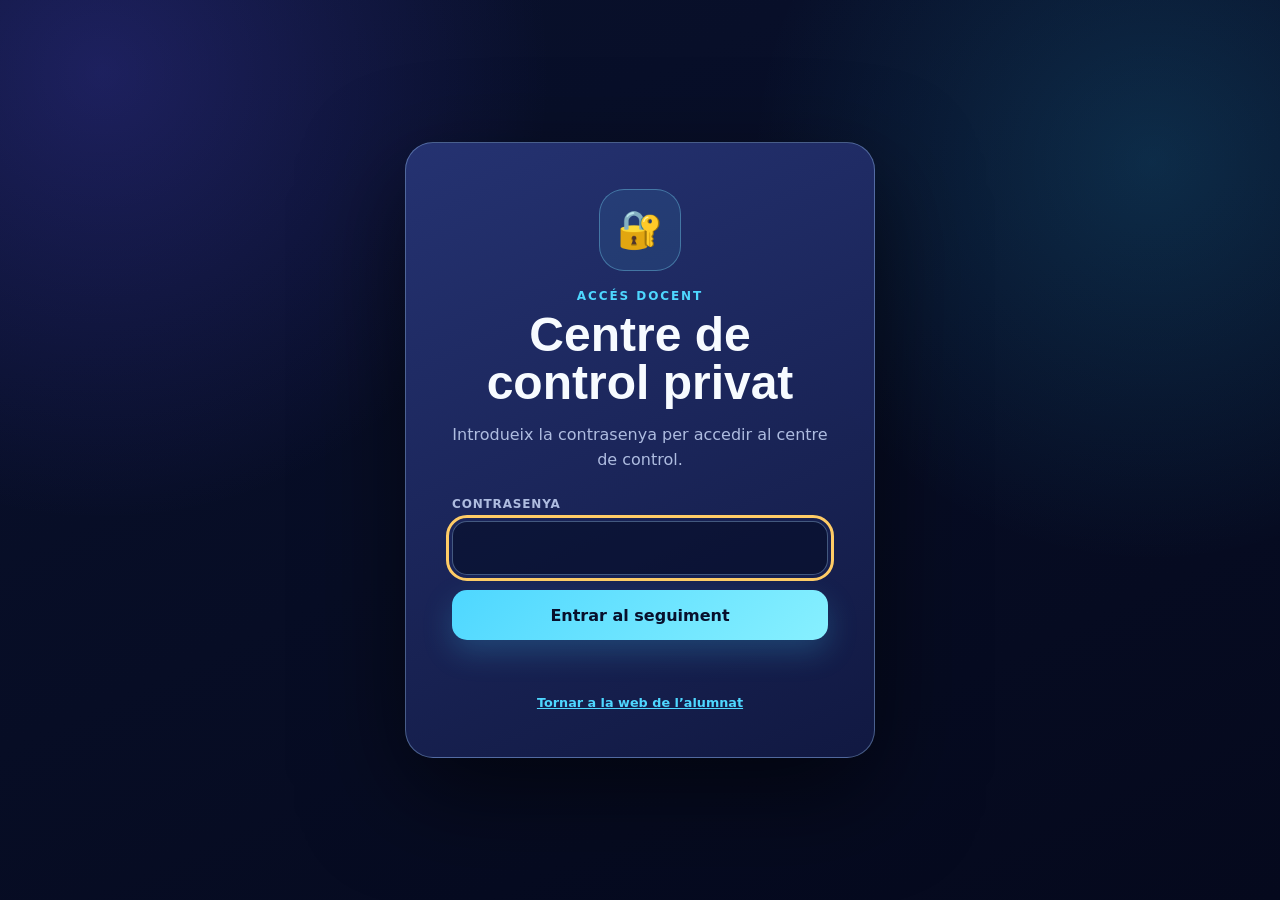
==== commit 5adcec46: "Publish isolated R1V3 frontend with dedicated V3 services" ====
--- a/seguiment.html
+++ b/seguiment.html
@@ -28,7 +28,7 @@
   <script defer src="battle-teacher.js?v=2"></script>
   <script defer src="reforc-teacher.js?v=4"></script>
   <script src="ia-dashboard.js" defer></script>
-</head>
+<script defer src="device-classroom.js"></script></head>
 <body class="monitor-body theme-space">
   <section id="teacherGate" class="teacher-gate" aria-labelledby="teacherGateTitle">
     <article class="teacher-gate-card">
@@ -37,8 +37,8 @@
       <h1 id="teacherGateTitle">Centre de control privat</h1>
       <p>Introdueix la contrasenya per accedir al centre de control.</p>
       <form id="teacherLoginForm">
-        <p>Accés amb el compte docent propi de Firebase V3.</p>
-        <input id="teacherPassword" type="hidden">
+        <label for="teacherPassword">Contrasenya</label>
+        <input id="teacherPassword" type="password" autocomplete="current-password" maxlength="100" required>
         <button id="teacherSignInButton" class="primary-button" type="submit">Entrar al seguiment</button>
       </form>
       <p id="teacherAuthMessage" class="teacher-auth-message" role="status" aria-live="polite"></p>
